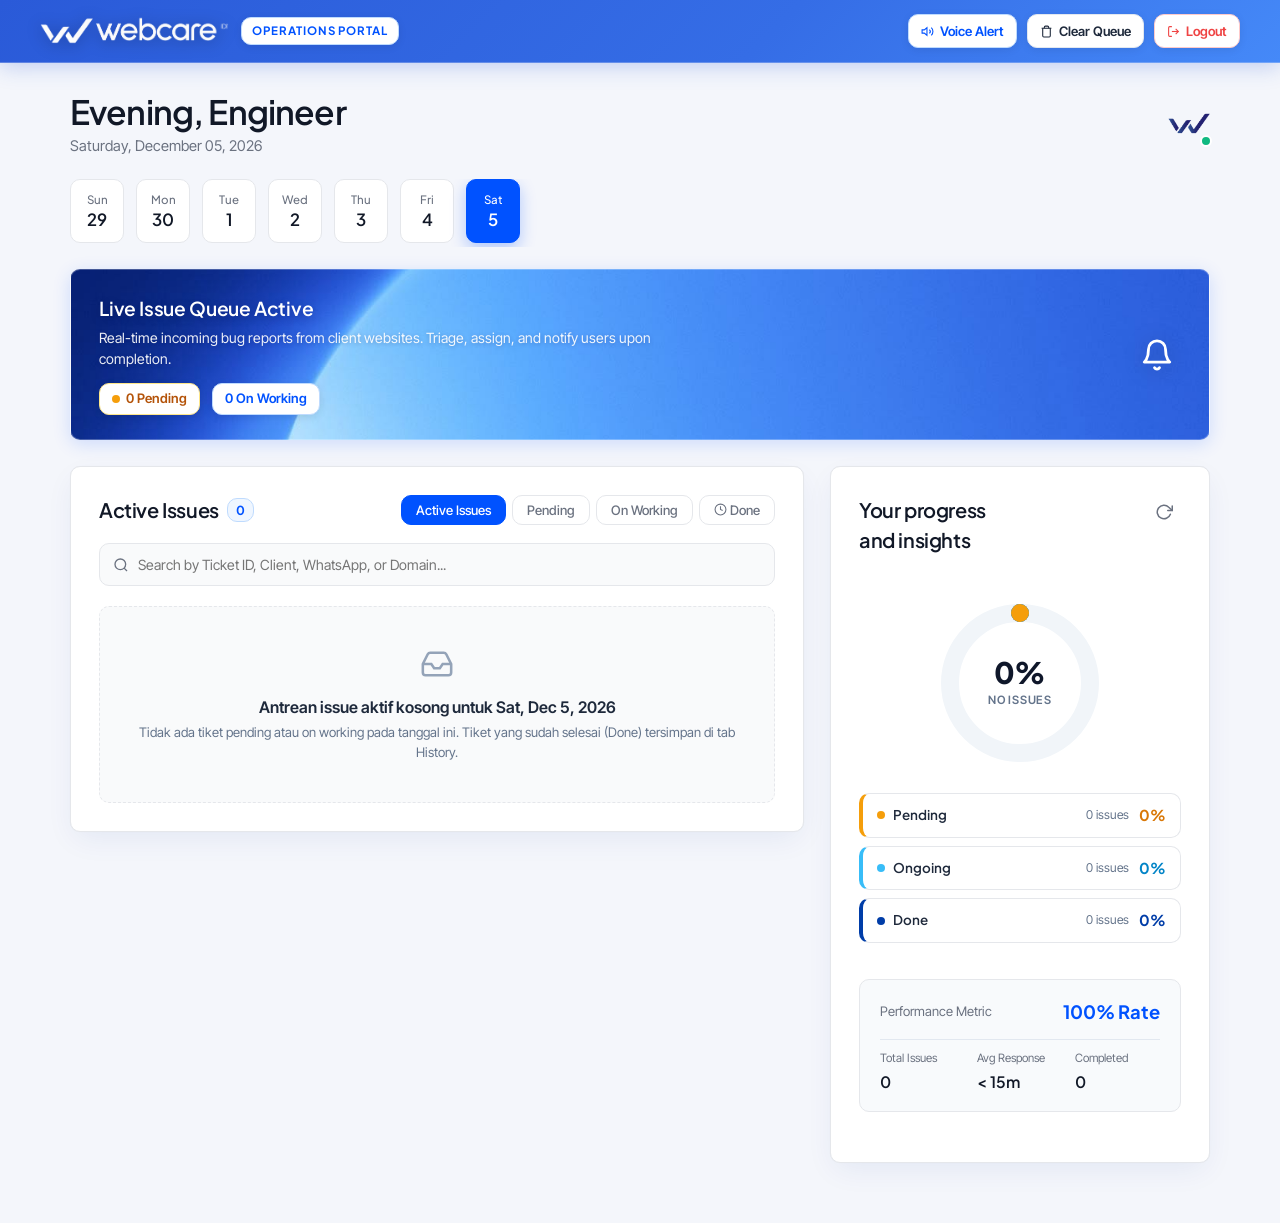
==== admin.html @ 71738341 "Initial commit: WebCare Issue Dispatch and Operations Portal" ====
<!DOCTYPE html>
<html lang="en">

<head>
  <meta charset="UTF-8">
  <meta name="viewport" content="width=device-width, initial-scale=1.0, maximum-scale=5.0">
  <title>Admin Issue Dispatch & Operations — WebCare</title>
  <meta name="description"
    content="WebCare Admin Dashboard to track, triage, and update client issue statuses in real-time.">
  <link rel="preconnect" href="https://fonts.googleapis.com">
  <link rel="preconnect" href="https://fonts.gstatic.com" crossorigin>
  <link
    href="https://fonts.googleapis.com/css2?family=Inter+Tight:ital,wght@0,300;0,400;0,500;0,600;0,700;1,400&family=Plus+Jakarta+Sans:ital,wght@0,300;0,400;0,500;0,600;0,700;0,800;1,400&display=swap"
    rel="stylesheet">
  <link rel="stylesheet" href="admin.css">
</head>

<body>

  <!-- TOP APP BAR -->
  <header class="admin-topbar">
    <div class="topbar-inner">
      <div class="brand-left">
        <a href="index.html" class="brand-link" title="Back to Customer Portal">
          <img src="Asset/c7faccf5-fc56-487e-9e37-dab67f67e0f9.webp" alt="WebCare Logo" class="admin-brand-logo">
        </a>
        <span class="admin-badge-pill">OPERATIONS PORTAL</span>
      </div>

      <div class="topbar-actions">
        <button id="testVoiceBtn" class="reset-data-btn" title="Test Voice Notification">
          <svg viewBox="0 0 24 24" width="13" height="13" fill="none" stroke="currentColor" stroke-width="2">
            <polygon points="11 5 6 9 2 9 2 15 6 15 11 19 11 5"></polygon>
            <path d="M19.07 4.93a10 10 0 0 1 0 14.14M15.54 8.46a5 5 0 0 1 0 7.07"></path>
          </svg>
          Voice Alert
        </button>
        <button id="clearAllBtn" class="reset-data-btn" title="Clear all issues in queue">
          <svg viewBox="0 0 24 24" width="13" height="13" fill="none" stroke="currentColor" stroke-width="2">
            <polyline points="3 6 5 6 21 6"></polyline>
            <path d="M19 6v14a2 2 0 0 1-2 2H7a2 2 0 0 1-2-2V6m3 0V4a2 2 0 0 1 2-2h4a2 2 0 0 1 2 2v2"></path>
          </svg>
          Clear Queue
        </button>
        <button id="adminLogoutBtn" class="reset-data-btn" style="color: #ef4444;" title="Logout from Admin Portal">
          <svg viewBox="0 0 24 24" width="13" height="13" fill="none" stroke="currentColor" stroke-width="2">
            <path d="M9 21H5a2 2 0 0 1-2-2V5a2 2 0 0 1 2-2h4"></path>
            <polyline points="16 17 21 12 16 7"></polyline>
            <line x1="21" y1="12" x2="9" y2="12"></line>
          </svg>
          Logout
        </button>
      </div>
    </div>
  </header>

  <!-- MAIN DASHBOARD CONTENT -->
  <main class="admin-main-wrapper">
    <div class="admin-container">

      <!-- GREETING & DATE HEADER -->
      <section class="dashboard-greeting-bar">
        <div class="greeting-text-group">
          <h1 class="greeting-title" id="greetingUser">Morning, Engineer</h1>
          <p class="greeting-date" id="currentDateDisplay">Tuesday, 06 October 2026</p>
        </div>

        <div class="admin-profile-group">
          <div class="admin-avatar-box">
            <img src="Asset/44cf33f7-7fa1-4813-8788-08f5a16b0bd5.webp" alt="Admin Avatar" class="admin-avatar-img">
            <span class="online-indicator-dot" title="Online & Active"></span>
          </div>
        </div>
      </section>

      <!-- WEEKDAY FILTER STRIP -->
      <section class="calendar-strip-section">
        <div class="calendar-strip" id="calendarStrip">
          <button class="calendar-day-item" data-day="Mon">
            <span class="day-name">Mon</span>
            <span class="day-number">5</span>
          </button>
          <button class="calendar-day-item active" data-day="Tue">
            <span class="day-name">Tue</span>
            <span class="day-number">6</span>
          </button>
          <button class="calendar-day-item" data-day="Wed">
            <span class="day-name">Wed</span>
            <span class="day-number">7</span>
          </button>
          <button class="calendar-day-item" data-day="Thu">
            <span class="day-name">Thu</span>
            <span class="day-number">8</span>
          </button>
          <button class="calendar-day-item" data-day="Fri">
            <span class="day-name">Fri</span>
            <span class="day-number">9</span>
          </button>
          <button class="calendar-day-item" data-day="Sat">
            <span class="day-name">Sat</span>
            <span class="day-number">10</span>
          </button>
          <button class="calendar-day-item" data-day="Sun">
            <span class="day-name">Sun</span>
            <span class="day-number">11</span>
          </button>
        </div>
      </section>

      <!-- HIGHLIGHT / REMINDER BANNER -->
      <section class="queue-reminder-banner">
        <div class="reminder-content">
          <div class="reminder-text">
            <h3 class="reminder-heading">Live Issue Queue Active</h3>
            <p class="reminder-desc">Real-time incoming bug reports from client websites. Triage, assign, and notify
              users upon completion.</p>
            <div class="reminder-actions">
              <span class="live-pulse-badge">
                <span class="pulse-dot"></span> <span id="pendingCountBadge">0 Pending</span>
              </span>
              <span class="working-pulse-badge">
                <span id="workingCountBadge">0 On Working</span>
              </span>
            </div>
          </div>
          <div class="reminder-art">
            <div class="bell-glow-icon">
              <svg viewBox="0 0 24 24" width="34" height="34" fill="none" stroke="#ffffff" stroke-width="2"
                stroke-linecap="round" stroke-linejoin="round">
                <path d="M18 8A6 6 0 0 0 6 8c0 7-3 9-3 9h18s-3-2-3-9"></path>
                <path d="M13.73 21a2 2 0 0 1-3.46 0"></path>
              </svg>
            </div>
          </div>
        </div>
      </section>

      <!-- DUAL-PANEL / RESPONSIVE GRID -->
      <div class="dashboard-grid-layout">

        <!-- LEFT PANEL: INCOMING ISSUES FEED -->
        <section class="feed-panel-card">

          <!-- Feed Header & Status Filter Pills -->
          <div class="feed-header-row">
            <div class="feed-title-group">
              <h2 class="section-title" id="feedSectionTitle">Active Issues</h2>
              <span class="badge-total-count" id="totalFilteredCount">0</span>
            </div>

            <!-- Status Filter Tabs (Active Queue, Pending, On Working, History) -->
            <div class="status-filter-pills" id="statusFilterPills">
              <button class="filter-pill active" data-filter="active">Active Issues</button>
              <button class="filter-pill pill-pending" data-filter="pending">Pending</button>
              <button class="filter-pill pill-working" data-filter="working">On Working</button>
              <button class="filter-pill pill-done" data-filter="done">
                <svg viewBox="0 0 24 24" width="13" height="13" fill="none" stroke="currentColor" stroke-width="2"
                  style="vertical-align: -1px; margin-right: 3px;">
                  <circle cx="12" cy="12" r="10"></circle>
                  <polyline points="12 6 12 12 16 14"></polyline>
                </svg>Done
              </button>
            </div>
          </div>

          <!-- Quick Search & Sort Bar -->
          <div class="feed-search-bar">
            <svg class="search-icon" viewBox="0 0 24 24" width="16" height="16" fill="none" stroke="#6b7280"
              stroke-width="2">
              <circle cx="11" cy="11" r="8"></circle>
              <line x1="21" y1="21" x2="16.65" y2="16.65"></line>
            </svg>
            <input type="text" id="issueSearchInput" placeholder="Search by Ticket ID, Client, WhatsApp, or Domain..."
              class="search-input">
          </div>

          <!-- Dynamic Issues List -->
          <div class="issues-list-container" id="issuesListContainer">
            <!-- Injected by JavaScript -->
          </div>

        </section>

        <!-- RIGHT PANEL: PROGRESS & INSIGHTS -->
        <section class="insights-panel-card">
          <div class="insights-header-row">
            <h2 class="section-title">Your progress<br>and insights</h2>
            <button class="insights-close-btn" id="refreshInsightsBtn" title="Refresh Insights">
              <svg viewBox="0 0 24 24" width="18" height="18" fill="none" stroke="currentColor" stroke-width="2"
                stroke-linecap="round" stroke-linejoin="round">
                <polyline points="23 4 23 10 17 10"></polyline>
                <path d="M20.49 15a9 9 0 1 1-2.12-9.36L23 10"></path>
              </svg>
            </button>
          </div>

          <!-- CIRCULAR BREAKDOWN PROGRESS CHART (Pending, Ongoing, Done) -->
          <div class="circular-progress-section">

            <div class="circular-chart-wrapper">
              <svg class="donut-svg-chart" viewBox="0 0 180 180" width="180" height="180">
                <!-- Background Circle Track -->
                <circle class="donut-bg-track" cx="90" cy="90" r="70" stroke-width="18" fill="transparent"></circle>

                <!-- Segments (Done: Green, Ongoing/Working: Blue, Pending: Amber) -->
                <circle class="donut-segment segment-done" id="donutSegmentDone" cx="90" cy="90" r="70"
                  stroke-width="18" fill="transparent" stroke-dasharray="0 440" stroke-dashoffset="0"></circle>
                <circle class="donut-segment segment-working" id="donutSegmentWorking" cx="90" cy="90" r="70"
                  stroke-width="18" fill="transparent" stroke-dasharray="0 440" stroke-dashoffset="0"></circle>
                <circle class="donut-segment segment-pending" id="donutSegmentPending" cx="90" cy="90" r="70"
                  stroke-width="18" fill="transparent" stroke-dasharray="0 440" stroke-dashoffset="0"></circle>
              </svg>

              <!-- Center Highlight Text -->
              <div class="donut-center-info">
                <span class="donut-main-rate" id="donutCenterRate">0%</span>
                <span class="donut-main-label" id="donutCenterLabel">Resolved</span>
              </div>
            </div>

            <!-- Breakdown Percentage Cards / Legend -->
            <div class="circular-breakdown-legend">

              <!-- Pending Item -->
              <div class="breakdown-item item-pending">
                <div class="breakdown-left">
                  <span class="breakdown-dot dot-pending"></span>
                  <span class="breakdown-title">Pending</span>
                </div>
                <div class="breakdown-right">
                  <span class="breakdown-count" id="countPending">0 issues</span>
                  <span class="breakdown-pct" id="pctPending">0%</span>
                </div>
              </div>

              <!-- Ongoing / On Working Item -->
              <div class="breakdown-item item-working">
                <div class="breakdown-left">
                  <span class="breakdown-dot dot-working"></span>
                  <span class="breakdown-title">Ongoing</span>
                </div>
                <div class="breakdown-right">
                  <span class="breakdown-count" id="countWorking">0 issues</span>
                  <span class="breakdown-pct" id="pctWorking">0%</span>
                </div>
              </div>

              <!-- Done / Resolved Item -->
              <div class="breakdown-item item-done">
                <div class="breakdown-left">
                  <span class="breakdown-dot dot-done"></span>
                  <span class="breakdown-title">Done</span>
                </div>
                <div class="breakdown-right">
                  <span class="breakdown-count" id="countDone">0 issues</span>
                  <span class="breakdown-pct" id="pctDone">0%</span>
                </div>
              </div>

            </div>

          </div>

          <!-- METRICS SUMMARY BOX -->
          <div class="metrics-summary-box">
            <div class="metrics-summary-header">
              <span class="summary-label">Performance Metric</span>
              <span class="summary-highlight-points" id="resolutionRateDisplay">100% Rate</span>
            </div>

            <div class="metrics-subgrid">
              <div class="metric-item">
                <span class="metric-sublabel">Total Issues</span>
                <span class="metric-value" id="statTotalTickets">0</span>
              </div>
              <div class="metric-item">
                <span class="metric-sublabel">Avg Response</span>
                <span class="metric-value" id="statAvgTime">&lt; 15m</span>
              </div>
              <div class="metric-item">
                <span class="metric-sublabel">Completed</span>
                <span class="metric-value" id="statCompletedTickets">0</span>
              </div>
            </div>
          </div>



        </section>

      </div>

    </div>
  </main>

  <!-- DETAIL ISSUE MODAL / DRAWER -->
  <div class="admin-modal-backdrop" id="ticketDetailModal">
    <div class="admin-modal-card">
      <div class="modal-card-header">
        <div class="header-id-group">
          <span class="modal-ticket-id" id="modalDetailTicketId">#00001</span>
          <span class="modal-status-badge" id="modalDetailStatusBadge">Pending</span>
        </div>
        <button class="modal-close-btn" id="closeDetailModalBtn">&times;</button>
      </div>

      <div class="modal-card-body">
        <div class="detail-row">
          <span class="detail-label">Client / Reporter:</span>
          <span class="detail-value" id="modalDetailReporter">-</span>
        </div>
        <div class="detail-row">
          <span class="detail-label">Email Address:</span>
          <span class="detail-value" id="modalDetailEmail">-</span>
        </div>
        <div class="detail-row">
          <span class="detail-label">WhatsApp Number:</span>
          <span class="detail-value font-mono" id="modalDetailPhone">-</span>
        </div>
        <div class="detail-row">
          <span class="detail-label">Website Domain:</span>
          <span class="detail-value font-mono" id="modalDetailWebsite">-</span>
        </div>
        <div class="detail-row">
          <span class="detail-label">Reported Time:</span>
          <span class="detail-value" id="modalDetailTime">-</span>
        </div>

        <div class="detail-section">
          <span class="detail-label">Issue Details & Steps to Reproduce:</span>
          <div class="detail-text-box" id="modalDetailDesc">
            -
          </div>
        </div>

        <div class="detail-section" id="modalDetailProofSection">
          <span class="detail-label">Proof / Attachments:</span>
          <div class="detail-proof-box" id="modalDetailProofBox">
            No screenshots or logs attached.
          </div>
        </div>

        <!-- Admin Change Status Controls in Modal -->
        <div class="modal-status-action-row">
          <span class="action-label">Change Status:</span>
          <div class="status-button-group">
            <button class="btn-change-status btn-status-pending" data-status="pending">
              Pending
            </button>
            <button class="btn-change-status btn-status-working" data-status="working">
              On Working
            </button>
            <button class="btn-change-status btn-status-done" data-status="done">
              Done
            </button>
          </div>
        </div>

        <!-- REMIND / NOTIFY CLIENT BUTTONS (Active on Done or whenever contact is available) -->
        <div class="modal-remind-section" id="modalRemindSection">
          <span class="action-label">Notify / Remind Client:</span>
          <div class="remind-buttons-grid">
            <a href="#" id="remindWhatsAppBtn" target="_blank" class="btn-remind-wa"
              title="Send WhatsApp Resolution Notification">
              <svg viewBox="0 0 24 24" width="16" height="16" fill="currentColor">
                <path
                  d="M.057 24l1.687-6.163c-1.041-1.804-1.588-3.849-1.587-5.946.003-6.556 5.338-11.891 11.893-11.891 3.181.001 6.167 1.24 8.413 3.488 2.245 2.248 3.481 5.236 3.48 8.414-.003 6.557-5.338 11.892-11.893 11.892-1.99-.001-3.951-.5-5.688-1.448l-6.305 1.654zm6.597-3.807c1.676.995 3.276 1.591 5.392 1.592 5.448 0 9.886-4.434 9.889-9.885.002-5.462-4.415-9.89-9.881-9.892-5.452 0-9.887 4.434-9.889 9.884-.001 2.225.651 3.891 1.746 5.634l-.999 3.648 3.742-.981zm11.387-5.464c-.074-.124-.272-.198-.57-.347-.297-.149-1.758-.868-2.031-.967-.272-.099-.47-.149-.669.149-.198.297-.768.967-.941 1.165-.173.198-.347.223-.644.074-.297-.149-1.255-.462-2.39-1.475-.883-.788-1.48-1.761-1.653-2.059-.173-.297-.018-.458.13-.606.134-.133.297-.347.446-.521.151-.172.2-.296.3-.495.099-.198.05-.372-.025-.521-.075-.148-.669-1.611-.916-2.206-.242-.579-.487-.501-.669-.51l-.57-.01c-.198 0-.52.074-.792.372s-1.04 1.016-1.04 2.479 1.065 2.876 1.213 3.074c.149.198 2.095 3.2 5.076 4.487.709.306 1.263.489 1.694.626.712.226 1.36.194 1.872.118.571-.085 1.758-.719 2.006-1.413.248-.695.248-1.29.173-1.414z" />
              </svg>
              <span>Remind via WhatsApp</span>
            </a>

            <a href="#" id="remindEmailBtn" class="btn-remind-email" title="Send Email Resolution Notification">
              <svg viewBox="0 0 24 24" width="16" height="16" fill="none" stroke="currentColor" stroke-width="2">
                <path d="M4 4h16c1.1 0 2 .9 2 2v12c0 1.1-.9 2-2 2H4c-1.1 0-2-.9-2-2V6c0-1.1.9-2 2-2z"></path>
                <polyline points="22,6 12,13 2,6"></polyline>
              </svg>
              <span>Remind via Email</span>
            </a>
          </div>
        </div>

      </div>

      <div class="modal-card-footer">
        <button class="btn-delete-ticket" id="deleteTicketBtn">
          <svg viewBox="0 0 24 24" width="14" height="14" fill="none" stroke="currentColor" stroke-width="2">
            <polyline points="3 6 5 6 21 6"></polyline>
            <path d="M19 6v14a2 2 0 0 1-2 2H7a2 2 0 0 1-2-2V6m3 0V4a2 2 0 0 1 2-2h4a2 2 0 0 1 2 2v2"></path>
          </svg>
          Delete Ticket
        </button>
        <button class="btn-modal-close" id="modalConfirmDoneBtn">Close Details</button>
      </div>
    </div>
  </div>

  <!-- TOAST NOTIFICATION -->
  <div class="admin-toast" id="adminToast">Status updated successfully!</div>

  <!-- IMAGE LIGHTBOX / FULLSCREEN PREVIEW MODAL -->
  <div class="lightbox-backdrop" id="imageLightboxModal">
    <div class="lightbox-dialog">
      <div class="lightbox-header">
        <div class="lightbox-title-group">
          <svg viewBox="0 0 24 24" width="16" height="16" fill="none" stroke="#0052ff" stroke-width="2">
            <rect x="3" y="3" width="18" height="18" rx="2" ry="2"></rect>
            <circle cx="8.5" cy="8.5" r="1.5"></circle>
            <polyline points="21 15 16 10 5 21"></polyline>
          </svg>
          <span id="lightboxImageTitle">Screenshot Attachment Preview</span>
        </div>
        <div class="lightbox-actions">
          <a href="#" id="lightboxDownloadBtn" download="attachment" class="lightbox-btn" title="Download Image">
            <svg viewBox="0 0 24 24" width="15" height="15" fill="none" stroke="currentColor" stroke-width="2">
              <path d="M21 15v4a2 2 0 0 1-2 2H5a2 2 0 0 1-2-2v-4"></path>
              <polyline points="7 10 12 15 17 10"></polyline>
              <line x1="12" y1="15" x2="12" y2="3"></line>
            </svg>
          </a>
          <button class="lightbox-btn lightbox-close" id="closeLightboxBtn" title="Close Preview">&times;</button>
        </div>
      </div>
      <div class="lightbox-body">
        <img src="" id="lightboxImageEl" alt="Full Screenshot Preview">
      </div>
    </div>
  </div>

  <script src="admin.js"></script>
</body>

</html>
---- admin.css ----
/* ==========================================================================
   WEBCARE ADMIN OPERATIONS DASHBOARD - MODERN APP CARD INTERFACE
   ========================================================================== */

:root {
  /* WebCare Brand Colors */
  --blue-primary: #0052ff;
  --blue-primary-hover: #0043dc;
  --blue-dark: #001f66;
  --blue-deep: #00123d;
  --blue-soft-bg: #eff6ff;
  --blue-border: #bfdbfe;

  /* Status Colors */
  --status-pending-bg: #fffbeb;
  --status-pending-text: #b45309;
  --status-pending-border: #fde68a;
  --status-pending-bar: #f59e0b; /* Kuning */

  --status-working-bg: #f0f9ff;
  --status-working-text: #0284c7;
  --status-working-border: #bae6fd;
  --status-working-bar: #38bdf8; /* Biru Muda */

  --status-done-bg: #eff6ff;
  --status-done-text: #002e9e;
  --status-done-border: #93c5fd;
  --status-done-bar: #003da8; /* Biru Tua */

  --status-sla-bar: #6366f1;

  /* Neutrals */
  --canvas-bg: #f4f6fb;
  --card-bg: #ffffff;
  --border-light: #e5e7eb;
  --text-main: #111827;
  --text-muted: #6b7280;
  --text-white: #ffffff;

  /* Typography */
  --font-heading: 'Plus Jakarta Sans', -apple-system, BlinkMacSystemFont, sans-serif;
  --font-ui: 'Inter Tight', 'Inter', -apple-system, BlinkMacSystemFont, sans-serif;

  /* Layout */
  --card-radius: 10px;
  --pill-radius: 10px;
  --card-shadow: 0 10px 30px -5px rgba(0, 46, 158, 0.08), 0 0 1px rgba(0, 0, 0, 0.05);
  --smooth: all 0.22s cubic-bezier(0.16, 1, 0.3, 1);
}

*, *::before, *::after {
  box-sizing: border-box;
  margin: 0;
  padding: 0;
}

html, body {
  width: 100%;
  max-width: 100%;
  overflow-x: hidden;
  position: relative;
}

body {
  font-family: var(--font-ui);
  background-color: var(--canvas-bg);
  color: var(--text-main);
  line-height: 1.5;
  -webkit-font-smoothing: antialiased;
  min-height: 100vh;
}

/* ==========================================================================
   TOP APP BAR (NEW VIBRANT ROYAL BLUE GRADIENT SWATCH)
   ========================================================================== */
.admin-topbar {
  background: linear-gradient(135deg, #2a5ad8 0%, #356de6 60%, #4589f8 100%), url('Asset/admin-header-bg.png') center center / cover no-repeat;
  border-bottom: 1px solid rgba(255, 255, 255, 0.25);
  padding: 14px 24px;
  position: sticky;
  top: 0;
  z-index: 100;
  box-shadow: 0 4px 20px rgba(42, 90, 216, 0.25);
}

.topbar-inner {
  max-width: 1200px;
  margin: 0 auto;
  display: flex;
  align-items: center;
  justify-content: space-between;
}

.brand-left {
  display: flex;
  align-items: center;
  gap: 12px;
}

.brand-link {
  display: flex;
  align-items: center;
  text-decoration: none;
}

.admin-brand-logo {
  height: 30px;
  width: auto;
  filter: drop-shadow(0 2px 8px rgba(0, 0, 0, 0.3));
}

.admin-badge-pill {
  font-family: var(--font-heading);
  font-size: 0.72rem;
  font-weight: 700;
  letter-spacing: 0.08em;
  background: #ffffff;
  color: #0052ff;
  padding: 4px 10px;
  border: 1px solid #bfdbfe;
  border-radius: 10px;
  box-shadow: 0 2px 8px rgba(0, 0, 0, 0.08);
}

.topbar-actions {
  display: flex;
  align-items: center;
  gap: 10px;
}

.reset-data-btn {
  display: inline-flex;
  align-items: center;
  gap: 6px;
  font-family: var(--font-ui);
  font-size: 0.82rem;
  font-weight: 600;
  color: #1e293b;
  background: #ffffff;
  border: 1px solid #e2e8f0;
  border-radius: 10px;
  padding: 8px 12px;
  cursor: pointer;
  transition: var(--smooth);
  box-shadow: 0 2px 8px rgba(0, 0, 0, 0.08);
}

.reset-data-btn:hover {
  color: #0052ff;
  border-color: #93c5fd;
  background: #f8fafc;
  box-shadow: 0 4px 12px rgba(0, 0, 0, 0.12);
}

.reset-data-btn#testVoiceBtn {
  color: #0052ff;
  border-color: #bfdbfe;
}

.reset-data-btn#testVoiceBtn:hover {
  background: #eff6ff;
  border-color: #0052ff;
}

.reset-data-btn#clearAllBtn:hover {
  color: #ef4444;
  border-color: #fca5a5;
  background: #fff5f5;
}

.reset-data-btn#adminLogoutBtn {
  color: #ef4444;
  border-color: #fecaca;
  background: #ffffff;
}

.reset-data-btn#adminLogoutBtn:hover {
  color: #dc2626;
  background: #fff5f5;
  border-color: #ef4444;
  box-shadow: 0 4px 12px rgba(239, 68, 68, 0.15);
}

/* ==========================================================================
   MAIN DASHBOARD LAYOUT
   ========================================================================== */
.admin-main-wrapper {
  padding: 28px 20px 60px 20px;
}

.admin-container {
  max-width: 1140px;
  margin: 0 auto;
}

/* Greeting Header */
.dashboard-greeting-bar {
  display: flex;
  align-items: center;
  justify-content: space-between;
  margin-bottom: 22px;
}

.greeting-title {
  font-family: var(--font-heading);
  font-size: clamp(1.6rem, 3.5vw, 2.1rem);
  font-weight: 600;
  color: var(--text-main);
  letter-spacing: -0.025em;
  line-height: 1.2;
}

.greeting-date {
  font-family: var(--font-ui);
  font-size: 0.92rem;
  color: var(--text-muted);
  font-weight: 400;
  margin-top: 4px;
}

.admin-profile-group {
  position: relative;
}

.admin-avatar-box {
  position: relative;
  width: 42px;
  height: 42px;
  background: transparent;
  border: none;
  display: flex;
  align-items: center;
  justify-content: center;
  padding: 0;
  box-shadow: none;
}

.admin-avatar-img {
  width: 100%;
  height: 100%;
  object-fit: contain;
}

.online-indicator-dot {
  position: absolute;
  bottom: -2px;
  right: -2px;
  width: 12px;
  height: 12px;
  background-color: #10b981;
  border: 2px solid #ffffff;
  border-radius: 50%;
}

/* ==========================================================================
   CALENDAR STRIP (From Reference Design)
   ========================================================================== */
.calendar-strip-section {
  margin-bottom: 22px;
  overflow-x: auto;
  padding-bottom: 4px;
}

.calendar-strip {
  display: flex;
  align-items: center;
  gap: 12px;
  min-width: max-content;
}

.calendar-day-item {
  display: flex;
  flex-direction: column;
  align-items: center;
  justify-content: center;
  width: 54px;
  height: 64px;
  background: #ffffff;
  border: 1px solid var(--border-light);
  border-radius: 10px;
  cursor: pointer;
  transition: var(--smooth);
  font-family: var(--font-heading);
}

.calendar-day-item .day-name {
  font-size: 0.72rem;
  color: var(--text-muted);
  font-weight: 500;
}

.calendar-day-item .day-number {
  font-size: 1.05rem;
  font-weight: 600;
  color: var(--text-main);
  margin-top: 2px;
}

.calendar-day-item:hover {
  border-color: #93c5fd;
  background: #f8fafc;
}

.calendar-day-item.active {
  background: #0052ff;
  border-color: #0052ff;
  color: #ffffff;
  box-shadow: 0 6px 16px rgba(0, 82, 255, 0.28);
}

.calendar-day-item.active .day-name,
.calendar-day-item.active .day-number {
  color: #ffffff;
}

/* ==========================================================================
   HIGHLIGHT / REMINDER BANNER (WITH ROTATED WALLPAPER BACKGROUND)
   ========================================================================== */
.queue-reminder-banner {
  background: url('Asset/header-bg-rotated.jpg') center center / cover no-repeat;
  border: 1px solid rgba(255, 255, 255, 0.25);
  border-radius: 10px;
  padding: 24px 28px;
  margin-bottom: 26px;
  position: relative;
  overflow: hidden;
  box-shadow: 0 4px 18px rgba(0, 82, 255, 0.16);
}

.reminder-content {
  display: flex;
  align-items: center;
  justify-content: space-between;
  gap: 20px;
  position: relative;
  z-index: 2;
}

.reminder-heading {
  font-family: var(--font-heading);
  font-size: 1.2rem;
  font-weight: 600;
  color: #ffffff;
  letter-spacing: -0.01em;
  margin-bottom: 4px;
  text-shadow: 0 2px 8px rgba(0, 20, 80, 0.35);
}

.reminder-desc {
  font-family: var(--font-ui);
  font-size: 0.88rem;
  color: rgba(255, 255, 255, 0.92);
  font-weight: 400;
  max-width: 600px;
  margin-bottom: 14px;
  text-shadow: 0 1px 4px rgba(0, 20, 80, 0.25);
}

.reminder-actions {
  display: flex;
  align-items: center;
  gap: 12px;
}

.live-pulse-badge {
  display: inline-flex;
  align-items: center;
  gap: 6px;
  background: #ffffff;
  color: #b45309;
  border: 1px solid #fde68a;
  border-radius: 10px;
  padding: 5px 12px;
  font-size: 0.82rem;
  font-weight: 600;
  box-shadow: 0 2px 8px rgba(0, 0, 0, 0.1);
}

.pulse-dot {
  width: 8px;
  height: 8px;
  background-color: #f59e0b;
  border-radius: 50%;
  animation: pulseAnim 1.6s infinite ease-in-out;
}

@keyframes pulseAnim {
  0% { transform: scale(0.9); opacity: 1; }
  50% { transform: scale(1.4); opacity: 0.4; }
  100% { transform: scale(0.9); opacity: 1; }
}

.working-pulse-badge {
  display: inline-flex;
  align-items: center;
  background: #ffffff;
  color: #0052ff;
  border: 1px solid #bfdbfe;
  border-radius: 10px;
  padding: 5px 12px;
  font-size: 0.82rem;
  font-weight: 600;
  box-shadow: 0 2px 8px rgba(0, 0, 0, 0.1);
}

.bell-glow-icon {
  width: 48px;
  height: 48px;
  background: transparent;
  border: none;
  display: flex;
  align-items: center;
  justify-content: center;
  box-shadow: none;
  filter: drop-shadow(0 2px 10px rgba(0, 0, 0, 0.25));
}

/* ==========================================================================
   DUAL-PANEL DASHBOARD GRID
   ========================================================================== */
.dashboard-grid-layout {
  display: grid;
  grid-template-columns: 1fr 380px;
  gap: 26px;
  align-items: start;
}

/* Common Card Style */
.feed-panel-card,
.insights-panel-card {
  background: var(--card-bg);
  border: 1px solid var(--border-light);
  border-radius: 10px;
  box-shadow: var(--card-shadow);
  padding: 28px;
}

.section-title {
  font-family: var(--font-heading);
  font-size: 1.25rem;
  font-weight: 600;
  color: var(--text-main);
  letter-spacing: -0.02em;
}

/* Feed Header */
.feed-header-row {
  display: flex;
  align-items: center;
  justify-content: space-between;
  flex-wrap: wrap;
  gap: 14px;
  margin-bottom: 18px;
}

.feed-title-group {
  display: flex;
  align-items: center;
  gap: 8px;
}

.badge-total-count {
  font-family: var(--font-heading);
  font-size: 0.78rem;
  font-weight: 700;
  background: #eff6ff;
  color: #0052ff;
  padding: 2px 8px;
  border: 1px solid #bfdbfe;
  border-radius: 10px;
}

/* Filter Pills */
.status-filter-pills {
  display: flex;
  align-items: center;
  gap: 6px;
}

.filter-pill {
  font-family: var(--font-ui);
  font-size: 0.82rem;
  font-weight: 500;
  padding: 6px 14px;
  border: 1px solid var(--border-light);
  border-radius: 10px;
  background: #ffffff;
  color: var(--text-muted);
  cursor: pointer;
  transition: var(--smooth);
}

.filter-pill:hover {
  border-color: #93c5fd;
  color: #0052ff;
}

.filter-pill.active {
  background: #0052ff;
  border-color: #0052ff;
  color: #ffffff;
}

.filter-pill.pill-pending.active {
  background: #f59e0b;
  border-color: #f59e0b;
  color: #ffffff;
}

.filter-pill.pill-working.active {
  background: #38bdf8;
  border-color: #38bdf8;
  color: #ffffff;
}

.filter-pill.pill-done.active,
.filter-pill.pill-history.active {
  background: #003da8;
  border-color: #003da8;
  color: #ffffff;
}

/* Search Bar */
.feed-search-bar {
  position: relative;
  margin-bottom: 20px;
}

.feed-search-bar .search-icon {
  position: absolute;
  left: 14px;
  top: 50%;
  transform: translateY(-50%);
  pointer-events: none;
}

.search-input {
  width: 100%;
  padding: 12px 14px 12px 38px;
  font-family: var(--font-ui);
  font-size: 0.88rem;
  background: #f9fafb;
  border: 1px solid var(--border-light);
  border-radius: 10px;
  outline: none;
  transition: var(--smooth);
}

.search-input:focus {
  background: #ffffff;
  border-color: #0052ff;
  box-shadow: 0 0 0 2px rgba(0, 82, 255, 0.12);
}

/* ==========================================================================
   ISSUES LIST ITEMS (From Reference Design "Daily Routine" List)
   ========================================================================== */
.issues-list-container {
  display: flex;
  flex-direction: column;
  gap: 12px;
}

.issue-item-card {
  display: flex;
  align-items: center;
  justify-content: space-between;
  padding: 16px 18px;
  background: #ffffff;
  border: 1px solid var(--border-light);
  border-radius: 10px;
  transition: var(--smooth);
  position: relative;
  gap: 14px;
}

.issue-item-card:hover {
  border-color: #93c5fd;
  box-shadow: 0 4px 16px rgba(0, 82, 255, 0.08);
}

/* Left Group */
.issue-left-group {
  display: flex;
  align-items: center;
  gap: 14px;
  flex: 1;
  min-width: 0;
}

/* Status Indicator Dot/Circle */
.issue-status-indicator {
  width: 22px;
  height: 22px;
  min-width: 22px;
  border-radius: 50%;
  display: flex;
  align-items: center;
  justify-content: center;
  font-size: 0.72rem;
}

.status-pending .issue-status-indicator {
  background: #fffbeb;
  border: 1.5px solid #f59e0b;
  color: #b45309;
}

.status-working .issue-status-indicator {
  background: #f0f9ff;
  border: 1.5px solid #38bdf8;
  color: #0284c7;
}

.working-spinner-dot {
  width: 7px;
  height: 7px;
  border-radius: 50%;
  background: #38bdf8;
}

.pending-hollow-dot {
  width: 7px;
  height: 7px;
  border-radius: 50%;
  border: 1.5px solid #f59e0b;
}

.status-done .issue-status-indicator {
  background: #eff6ff;
  border: 1.5px solid #003da8;
  color: #003da8;
}

/* Category Icon Box */
.issue-cat-box {
  width: 36px;
  height: 36px;
  min-width: 36px;
  background: transparent;
  border: none;
  display: flex;
  align-items: center;
  justify-content: center;
  font-size: 1.1rem;
}

/* Issue Content */
.issue-content {
  flex: 1;
  min-width: 0;
  cursor: pointer;
}

.issue-title-line {
  display: flex;
  align-items: center;
  gap: 8px;
  margin-bottom: 3px;
  width: 100%;
  min-width: 0;
  white-space: nowrap;
  overflow: hidden;
  text-overflow: ellipsis;
}

.ticket-code {
  font-family: var(--font-heading);
  font-size: 0.82rem;
  font-weight: 700;
  color: #0052ff;
  flex-shrink: 0;
}

.reporter-name {
  font-family: var(--font-ui);
  font-size: 0.9rem;
  font-weight: 600;
  color: var(--text-main);
  white-space: nowrap;
  overflow: hidden;
  text-overflow: ellipsis;
  min-width: 0;
  flex: 1;
}

.history-tag-pill {
  font-family: var(--font-heading);
  font-size: 0.65rem;
  font-weight: 700;
  letter-spacing: 0.05em;
  background: #eff6ff;
  color: #003da8;
  border: 1px solid #93c5fd;
  padding: 1px 6px;
  flex-shrink: 0;
  border-radius: 10px;
}

.issue-subline {
  display: flex;
  align-items: center;
  gap: 8px;
  font-family: var(--font-ui);
  font-size: 0.78rem;
  color: var(--text-muted);
  width: 100%;
  min-width: 0;
  white-space: nowrap;
  overflow: hidden;
  text-overflow: ellipsis;
}

.subline-item {
  white-space: nowrap;
  overflow: hidden;
  text-overflow: ellipsis;
  flex-shrink: 0;
}

.subline-wa {
  color: #059669;
  font-weight: 500;
  max-width: 130px;
}

.website-url {
  color: #4b5563;
  font-weight: 400;
}

.time-ago {
  display: inline-flex;
  align-items: center;
  gap: 4px;
  color: #9ca3af;
  font-size: 0.74rem;
}

/* Right Status Action Buttons */
.issue-actions-group {
  display: flex;
  align-items: center;
  gap: 6px;
  flex-shrink: 0;
}

.status-toggle-btn {
  font-family: var(--font-ui);
  font-size: 0.76rem;
  font-weight: 600;
  padding: 6px 10px;
  border: 1px solid var(--border-light);
  border-radius: 10px;
  background: #ffffff;
  color: var(--text-muted);
  cursor: pointer;
  transition: var(--smooth);
}

.status-toggle-btn:hover {
  border-color: #93c5fd;
}

/* Active status styling on card button */
.status-toggle-btn.btn-pending.active {
  background: #fffbeb;
  border-color: #fde68a;
  color: #b45309;
}

.status-toggle-btn.btn-working.active {
  background: #f0f9ff;
  border-color: #bae6fd;
  color: #0284c7;
}

.status-toggle-btn.btn-done.active {
  background: #eff6ff;
  border-color: #93c5fd;
  color: #003da8;
}

/* Detail icon button */
.view-detail-btn {
  background: transparent;
  border: 1px solid var(--border-light);
  border-radius: 10px;
  color: var(--text-muted);
  width: 32px;
  height: 32px;
  display: flex;
  align-items: center;
  justify-content: center;
  cursor: pointer;
  transition: var(--smooth);
}

.view-detail-btn:hover {
  background: #eff6ff;
  color: #0052ff;
  border-color: #bfdbfe;
}

/* Empty State */
.empty-issues-box {
  padding: 40px 20px;
  text-align: center;
  color: var(--text-muted);
  background: #f9fafb;
  border: 1px dashed var(--border-light);
  border-radius: 10px;
}

/* ==========================================================================
   RIGHT PANEL: PROGRESS & INSIGHTS (From Reference Design)
   ========================================================================== */
.insights-header-row {
  display: flex;
  align-items: flex-start;
  justify-content: space-between;
  margin-bottom: 28px;
}

.insights-close-btn {
  background: transparent;
  border: none;
  width: 34px;
  height: 34px;
  display: flex;
  align-items: center;
  justify-content: center;
  cursor: pointer;
  color: var(--text-muted);
  transition: var(--smooth);
}

.insights-close-btn:hover {
  background: #eff6ff;
  color: #0052ff;
}

/* ==========================================================================
   CIRCULAR DONUT PROGRESS CHART & BREAKDOWN LEGEND
   ========================================================================== */
.circular-progress-section {
  display: flex;
  flex-direction: column;
  align-items: center;
  gap: 20px;
  margin-bottom: 26px;
  padding: 10px 0;
}

.circular-chart-wrapper {
  position: relative;
  width: 180px;
  height: 180px;
  display: flex;
  align-items: center;
  justify-content: center;
}

.donut-svg-chart {
  width: 100%;
  height: 100%;
  transform: rotate(-90deg);
  transform-origin: center;
}

.donut-bg-track {
  stroke: #f1f5f9;
}

.donut-segment {
  stroke-linecap: round;
  transition: stroke-dasharray 0.8s cubic-bezier(0.16, 1, 0.3, 1), stroke-dashoffset 0.8s cubic-bezier(0.16, 1, 0.3, 1);
}

.segment-done {
  stroke: #003da8; /* Biru Tua */
}

.segment-working {
  stroke: #38bdf8; /* Biru Muda */
}

.segment-pending {
  stroke: #f59e0b; /* Kuning */
}

.donut-center-info {
  position: absolute;
  top: 50%;
  left: 50%;
  transform: translate(-50%, -50%);
  display: flex;
  flex-direction: column;
  align-items: center;
  justify-content: center;
  text-align: center;
  pointer-events: none;
}

.donut-main-rate {
  font-family: var(--font-heading);
  font-size: 1.85rem;
  font-weight: 800;
  color: #0f172a;
  line-height: 1;
  letter-spacing: -0.03em;
}

.donut-main-label {
  font-family: var(--font-ui);
  font-size: 0.72rem;
  font-weight: 600;
  color: #64748b;
  text-transform: uppercase;
  letter-spacing: 0.06em;
  margin-top: 4px;
}

/* Breakdown Legend Cards */
.circular-breakdown-legend {
  width: 100%;
  display: flex;
  flex-direction: column;
  gap: 8px;
}

.breakdown-item {
  display: flex;
  align-items: center;
  justify-content: space-between;
  padding: 10px 14px;
  background: #ffffff;
  border: 1px solid var(--border-light);
  border-left-width: 4px;
  border-radius: 10px;
  transition: var(--smooth);
}

.breakdown-item:hover {
  transform: translateX(2px);
  box-shadow: 0 2px 8px rgba(0, 0, 0, 0.04);
}

.item-pending {
  border-left-color: #f59e0b;
}

.item-working {
  border-left-color: #38bdf8;
}

.item-done {
  border-left-color: #003da8;
}

.breakdown-left {
  display: flex;
  align-items: center;
  gap: 8px;
}

.breakdown-dot {
  width: 8px;
  height: 8px;
  border-radius: 50%;
}

.dot-pending {
  background: #f59e0b;
}

.dot-working {
  background: #38bdf8;
}

.dot-done {
  background: #003da8;
}

.breakdown-title {
  font-family: var(--font-heading);
  font-size: 0.84rem;
  font-weight: 600;
  color: #1e293b;
}

.breakdown-right {
  display: flex;
  align-items: center;
  gap: 10px;
}

.breakdown-count {
  font-family: var(--font-ui);
  font-size: 0.76rem;
  color: #64748b;
}

.breakdown-pct {
  font-family: var(--font-heading);
  font-size: 0.94rem;
  font-weight: 700;
}

.item-pending .breakdown-pct {
  color: #d97706;
}

.item-working .breakdown-pct {
  color: #0284c7;
}

.item-done .breakdown-pct {
  color: #003da8;
}

/* Metrics Summary Box */
.metrics-summary-box {
  background: #f8fafc;
  border: 1px solid var(--border-light);
  border-radius: 10px;
  padding: 18px 20px;
  margin-bottom: 22px;
}

.metrics-summary-header {
  display: flex;
  align-items: center;
  justify-content: space-between;
  margin-bottom: 14px;
}

.summary-label {
  font-family: var(--font-ui);
  font-size: 0.82rem;
  color: var(--text-muted);
  font-weight: 400;
}

.summary-highlight-points {
  font-family: var(--font-heading);
  font-size: 1.15rem;
  font-weight: 700;
  color: #0052ff;
}

.metrics-subgrid {
  display: grid;
  grid-template-columns: repeat(3, 1fr);
  gap: 12px;
  padding-top: 10px;
  border-top: 1px solid #e2e8f0;
}

.metric-item {
  display: flex;
  flex-direction: column;
}

.metric-sublabel {
  font-size: 0.72rem;
  color: var(--text-muted);
}

.metric-value {
  font-family: var(--font-heading);
  font-size: 0.98rem;
  font-weight: 600;
  color: var(--text-main);
  margin-top: 2px;
}



/* ==========================================================================
   ADMIN DETAIL MODAL
   ========================================================================== */
.admin-modal-backdrop {
  position: fixed;
  top: 0;
  left: 0;
  width: 100vw;
  height: 100vh;
  background: rgba(0, 31, 102, 0.6);
  backdrop-filter: blur(6px);
  -webkit-backdrop-filter: blur(6px);
  display: none;
  align-items: center;
  justify-content: center;
  z-index: 999;
  padding: 20px;
  opacity: 0;
  transition: opacity 0.22s ease;
}

.admin-modal-backdrop.active {
  display: flex;
  opacity: 1;
}

.admin-modal-card {
  background: #ffffff;
  max-width: 580px;
  width: 100%;
  border: 1px solid var(--border-light);
  border-radius: 10px;
  box-shadow: 0 25px 60px rgba(0, 31, 102, 0.3);
  padding: 28px;
}

.modal-card-header {
  display: flex;
  align-items: center;
  justify-content: space-between;
  margin-bottom: 20px;
  padding-bottom: 14px;
  border-bottom: 1px solid var(--border-light);
}

.header-id-group {
  display: flex;
  align-items: center;
  gap: 10px;
}

.modal-ticket-id {
  font-family: var(--font-heading);
  font-size: 1.15rem;
  font-weight: 700;
  color: #0052ff;
}

.modal-status-badge {
  font-size: 0.78rem;
  font-weight: 600;
  padding: 3px 8px;
  border-radius: 10px;
}

.modal-close-btn {
  background: none;
  border: none;
  font-size: 1.5rem;
  color: var(--text-muted);
  cursor: pointer;
  line-height: 1;
}

.modal-card-body {
  display: flex;
  flex-direction: column;
  gap: 12px;
  font-family: var(--font-ui);
}

.detail-row {
  display: flex;
  justify-content: space-between;
  font-size: 0.88rem;
}

.detail-label {
  color: var(--text-muted);
  font-size: 0.82rem;
  font-weight: 500;
}

.detail-value {
  color: var(--text-main);
  font-weight: 500;
}

.detail-value.font-mono {
  color: #0052ff;
  font-weight: 600;
}

.detail-section {
  display: flex;
  flex-direction: column;
  gap: 6px;
  margin-top: 6px;
}

.detail-text-box {
  background: #f8fafc;
  border: 1px solid var(--border-light);
  border-radius: 10px;
  padding: 12px 14px;
  font-size: 0.88rem;
  line-height: 1.5;
  color: #374151;
  max-height: 140px;
  overflow-y: auto;
}

.detail-proof-box {
  background: #eff6ff;
  border: 1px dashed #bfdbfe;
  border-radius: 10px;
  padding: 10px 14px;
  font-size: 0.82rem;
  color: #1e40af;
}

.modal-status-action-row {
  margin-top: 10px;
  padding-top: 14px;
  border-top: 1px solid var(--border-light);
  display: flex;
  flex-direction: column;
  gap: 8px;
}

.action-label {
  font-size: 0.82rem;
  font-weight: 600;
  color: var(--text-main);
}

.status-button-group {
  display: grid;
  grid-template-columns: repeat(3, 1fr);
  gap: 8px;
}

.btn-change-status {
  font-family: var(--font-ui);
  font-size: 0.85rem;
  font-weight: 600;
  padding: 10px;
  border: 1px solid var(--border-light);
  border-radius: 10px;
  background: #ffffff;
  cursor: pointer;
  transition: var(--smooth);
}

.modal-status-badge.status-pending {
  background: #fffbeb;
  color: #b45309;
  border: 1px solid #fde68a;
}

.modal-status-badge.status-working {
  background: #f0f9ff;
  color: #0284c7;
  border: 1px solid #bae6fd;
}

.modal-status-badge.status-done {
  background: #eff6ff;
  color: #003da8;
  border: 1px solid #93c5fd;
}

.btn-status-pending:hover,
.btn-status-pending.active {
  background: #fffbeb;
  border-color: #fde68a;
  color: #b45309;
}

.btn-status-working:hover,
.btn-status-working.active {
  background: #f0f9ff;
  border-color: #bae6fd;
  color: #0284c7;
}

.btn-status-done:hover,
.btn-status-done.active {
  background: #eff6ff;
  border-color: #93c5fd;
  color: #003da8;
}

/* Modal Remind Section (WhatsApp & Email) */
.modal-remind-section {
  margin-top: 14px;
  padding-top: 16px;
  border-top: 1px solid var(--border-light);
  display: flex;
  flex-direction: column;
  gap: 10px;
}

.remind-buttons-grid {
  display: grid;
  grid-template-columns: 1fr 1fr;
  gap: 10px;
}

.btn-remind-wa {
  display: inline-flex;
  align-items: center;
  justify-content: center;
  gap: 8px;
  background: #25d366;
  color: #ffffff;
  padding: 11px 14px;
  font-family: var(--font-heading);
  font-size: 0.85rem;
  font-weight: 600;
  text-decoration: none;
  border: none;
  border-radius: 10px;
  cursor: pointer;
  transition: var(--smooth);
}

.btn-remind-wa:hover {
  background: #1eb855;
  box-shadow: 0 4px 12px rgba(37, 211, 102, 0.3);
}

.btn-remind-email {
  display: inline-flex;
  align-items: center;
  justify-content: center;
  gap: 8px;
  background: #0052ff;
  color: #ffffff;
  padding: 11px 14px;
  font-family: var(--font-heading);
  font-size: 0.85rem;
  font-weight: 600;
  text-decoration: none;
  border: none;
  border-radius: 10px;
  cursor: pointer;
  transition: var(--smooth);
}

.btn-remind-email:hover {
  background: #0043dc;
  box-shadow: 0 4px 12px rgba(0, 82, 255, 0.3);
}

.btn-remind-wa.disabled,
.btn-remind-email.disabled {
  opacity: 0.45;
  pointer-events: none;
  background: #9ca3af;
}

/* Quick Card Notify Button */
.quick-remind-btn {
  display: inline-flex;
  align-items: center;
  justify-content: center;
  width: 32px;
  height: 32px;
  background: #ecfdf5;
  border: 1px solid #a7f3d0;
  border-radius: 10px;
  color: #059669;
  text-decoration: none;
  transition: var(--smooth);
}

.quick-remind-btn:hover {
  background: #25d366;
  color: #ffffff;
  border-color: #25d366;
}

.modal-card-footer {
  display: flex;
  align-items: center;
  justify-content: space-between;
  margin-top: 22px;
  padding-top: 16px;
  border-top: 1px solid var(--border-light);
}

.btn-delete-ticket {
  display: inline-flex;
  align-items: center;
  gap: 6px;
  background: transparent;
  border: none;
  color: #ef4444;
  font-size: 0.82rem;
  cursor: pointer;
  padding: 6px 8px;
}

.btn-delete-ticket:hover {
  text-decoration: underline;
}

.btn-modal-close {
  background: #111827;
  color: #ffffff;
  border: none;
  border-radius: 10px;
  padding: 10px 18px;
  font-size: 0.88rem;
  font-weight: 500;
  cursor: pointer;
  transition: var(--smooth);
}

.btn-modal-close:hover {
  background: #374151;
}

/* Toast notification */
.admin-toast {
  position: fixed;
  bottom: 24px;
  right: 24px;
  background: #111827;
  color: #ffffff;
  padding: 12px 20px;
  font-size: 0.88rem;
  border-radius: 10px;
  box-shadow: 0 10px 30px rgba(0, 0, 0, 0.2);
  z-index: 9999;
  transform: translateY(100px);
  opacity: 0;
  transition: all 0.25s cubic-bezier(0.16, 1, 0.3, 1);
  border-left: 4px solid #0052ff;
}

.admin-toast.show {
  transform: translateY(0);
  opacity: 1;
}

/* ==========================================================================
   RESPONSIVE (TABLETS & MOBILE)
   ========================================================================== */
@media (max-width: 960px) {
  .dashboard-grid-layout {
    grid-template-columns: 1fr;
    gap: 20px;
  }

  .insights-panel-card {
    order: 2;
  }

  .feed-panel-card {
    order: 1;
  }

  .pill-bars-container {
    gap: 8px;
  }

  .pill-bar-track {
    height: 180px;
  }
}

@media (max-width: 640px) {
  .admin-topbar {
    padding: 10px 12px;
    width: 100%;
    max-width: 100%;
    box-sizing: border-box;
  }

  .topbar-inner {
    flex-direction: column;
    align-items: stretch;
    gap: 10px;
    width: 100%;
    max-width: 100%;
  }

  .brand-left {
    justify-content: space-between;
    width: 100%;
    gap: 8px;
  }

  .admin-brand-logo {
    height: 24px;
  }

  .admin-badge-pill {
    font-size: 0.65rem;
    padding: 2px 6px;
  }

  .topbar-actions {
    display: grid;
    grid-template-columns: repeat(3, 1fr);
    gap: 6px;
    width: 100%;
  }

  .reset-data-btn {
    width: 100%;
    justify-content: center;
    font-size: 0.72rem;
    padding: 7px 4px;
    text-align: center;
    box-sizing: border-box;
  }

  .admin-main-wrapper {
    padding: 14px 10px 40px 10px;
    width: 100%;
    max-width: 100%;
    box-sizing: border-box;
    overflow-x: hidden;
  }

  .admin-container {
    width: 100%;
    max-width: 100%;
  }

  .greeting-title {
    font-size: 1.25rem;
  }

  .greeting-date {
    font-size: 0.8rem;
  }

  .queue-reminder-banner {
    padding: 16px 12px;
    width: 100%;
    max-width: 100%;
  }

  .reminder-content {
    flex-direction: column;
    align-items: flex-start;
    gap: 10px;
  }

  .reminder-heading {
    font-size: 1.05rem;
  }

  .reminder-desc {
    font-size: 0.82rem;
    margin-bottom: 8px;
  }

  .reminder-actions {
    flex-wrap: wrap;
    gap: 6px;
  }

  .bell-glow-icon {
    display: none;
  }

  .calendar-strip-section {
    width: 100%;
    max-width: 100%;
    overflow-x: auto;
    -webkit-overflow-scrolling: touch;
  }

  .feed-panel-card,
  .insights-panel-card {
    padding: 14px 10px;
    width: 100%;
    max-width: 100%;
    overflow-x: hidden;
  }

  .feed-header-row {
    flex-direction: column;
    align-items: flex-start;
    gap: 10px;
    width: 100%;
  }

  .status-filter-pills {
    width: 100%;
    max-width: 100%;
    display: flex;
    overflow-x: auto;
    -webkit-overflow-scrolling: touch;
    padding-bottom: 2px;
  }

  .filter-pill {
    font-size: 0.76rem;
    padding: 5px 10px;
    white-space: nowrap;
  }

  .issue-item-card {
    flex-direction: column;
    align-items: stretch;
    padding: 12px 10px;
    gap: 10px;
    width: 100%;
    max-width: 100%;
    overflow-x: hidden;
  }

  .issue-left-group {
    width: 100%;
    min-width: 0;
  }

  .issue-content {
    width: 100%;
    min-width: 0;
  }

  .issue-title-line {
    width: 100%;
    min-width: 0;
    white-space: nowrap;
    overflow: hidden;
    text-overflow: ellipsis;
  }

  .issue-subline {
    width: 100%;
    min-width: 0;
    white-space: nowrap;
    overflow: hidden;
    text-overflow: ellipsis;
    gap: 6px;
    font-size: 0.74rem;
  }

  .website-url-link {
    max-width: 95px;
  }

  .url-text-clipped {
    max-width: 80px;
  }

  .subline-wa {
    max-width: 110px;
  }

  .issue-actions-group {
    width: 100%;
    display: flex;
    align-items: center;
    justify-content: space-between;
    gap: 4px;
    padding-top: 8px;
    border-top: 1px solid #f1f5f9;
  }

  .status-toggle-btn {
    flex: 1;
    min-width: 0;
    text-align: center;
    padding: 6px 2px;
    font-size: 0.72rem;
  }

  .quick-remind-btn,
  .view-detail-btn {
    flex-shrink: 0;
    width: 30px;
    height: 30px;
    min-width: 30px;
  }

  .metrics-subgrid {
    grid-template-columns: 1fr 1fr 1fr;
    gap: 6px;
  }

  .metric-sublabel {
    font-size: 0.68rem;
  }

  .metric-value {
    font-size: 0.85rem;
  }

  .admin-modal-card {
    padding: 18px 14px;
    max-height: 90vh;
    overflow-y: auto;
    width: 100%;
  }

  .remind-buttons-grid {
    grid-template-columns: 1fr;
  }

  .status-button-group {
    grid-template-columns: 1fr;
  }
}

/* ==========================================================================
   CLICKABLE WEBSITE LINKS & PROOF GALLERY STYLING
   ========================================================================== */
.website-url-link {
  color: #0052ff;
  font-weight: 500;
  text-decoration: none;
  display: inline-flex;
  align-items: center;
  gap: 3px;
  max-width: 170px;
  vertical-align: middle;
  transition: var(--smooth);
}

.website-url-link:hover {
  color: #0036a8;
  text-decoration: underline;
}

.url-text-clipped {
  white-space: nowrap;
  overflow: hidden;
  text-overflow: ellipsis;
  display: inline-block;
  max-width: 145px;
}

.clickable-website-domain-link {
  color: #0052ff;
  font-weight: 600;
  text-decoration: none;
  display: inline-flex;
  align-items: center;
  gap: 6px;
  background: #eff6ff;
  border: 1px solid #bfdbfe;
  border-radius: 10px;
  padding: 4px 10px;
  max-width: 280px;
  transition: var(--smooth);
}

.clickable-website-domain-link .url-text-clipped {
  max-width: 240px;
}

.clickable-website-domain-link:hover {
  background: #dbeafe;
  color: #003db8;
  border-color: #93c5fd;
}

.proof-count-badge {
  display: inline-flex;
  align-items: center;
  gap: 4px;
  background: #eff6ff;
  color: #0052ff;
  font-size: 0.72rem;
  font-weight: 600;
  padding: 2px 6px;
  border: 1px solid #bfdbfe;
  border-radius: 10px;
}

/* Proof Gallery in Modal */
.detail-proof-box {
  background: #f8fafc;
  border: 1px solid var(--border-light);
  border-radius: 10px;
  padding: 12px;
}

.proof-attachments-gallery {
  display: grid;
  grid-template-columns: repeat(auto-fill, minmax(130px, 1fr));
  gap: 10px;
}

.proof-thumb-card {
  background: #ffffff;
  border: 1px solid #e2e8f0;
  border-radius: 10px;
  cursor: pointer;
  overflow: hidden;
  transition: var(--smooth);
  display: flex;
  flex-direction: column;
}

.proof-thumb-card:hover {
  border-color: #0052ff;
  box-shadow: 0 4px 12px rgba(0, 82, 255, 0.15);
  transform: translateY(-2px);
}

.proof-thumb-img-box {
  position: relative;
  width: 100%;
  height: 90px;
  background: #0f172a;
  overflow: hidden;
}

.proof-thumb-img-box img {
  width: 100%;
  height: 100%;
  object-fit: cover;
  transition: transform 0.3s ease;
}

.proof-thumb-card:hover .proof-thumb-img-box img {
  transform: scale(1.05);
}

.proof-zoom-overlay {
  position: absolute;
  top: 0;
  left: 0;
  width: 100%;
  height: 100%;
  background: rgba(0, 52, 170, 0.65);
  color: #ffffff;
  display: flex;
  flex-direction: column;
  align-items: center;
  justify-content: center;
  gap: 4px;
  font-size: 0.75rem;
  font-weight: 600;
  opacity: 0;
  transition: opacity 0.2s ease;
}

.proof-thumb-card:hover .proof-zoom-overlay {
  opacity: 1;
}

.proof-info-row {
  padding: 6px 8px;
  display: flex;
  flex-direction: column;
  gap: 2px;
  background: #ffffff;
}

.proof-file-name {
  font-size: 0.74rem;
  font-weight: 600;
  color: #1e293b;
  white-space: nowrap;
  overflow: hidden;
  text-overflow: ellipsis;
}

.proof-file-size {
  font-size: 0.68rem;
  color: #64748b;
}

/* File / Document Card */
.proof-file-card {
  background: #ffffff;
  border: 1px solid #e2e8f0;
  border-radius: 10px;
  padding: 10px;
  display: flex;
  flex-direction: column;
  align-items: center;
  text-align: center;
  gap: 6px;
}

.proof-doc-icon {
  width: 36px;
  height: 36px;
  background: transparent;
  border: none;
  display: flex;
  align-items: center;
  justify-content: center;
}

.proof-dl-btn {
  font-size: 0.72rem;
  font-weight: 600;
  color: #0052ff;
  text-decoration: underline;
}

.proof-fallback-notice {
  display: flex;
  align-items: center;
  gap: 8px;
  color: #1e40af;
  font-size: 0.82rem;
}

.no-proof-text {
  color: #94a3b8;
  font-size: 0.82rem;
}

/* ==========================================================================
   IMAGE LIGHTBOX MODAL
   ========================================================================== */
.lightbox-backdrop {
  position: fixed;
  top: 0;
  left: 0;
  width: 100vw;
  height: 100vh;
  background: rgba(5, 15, 38, 0.88);
  backdrop-filter: blur(8px);
  -webkit-backdrop-filter: blur(8px);
  z-index: 999999;
  display: none;
  align-items: center;
  justify-content: center;
  padding: 24px;
  opacity: 0;
  transition: opacity 0.2s ease;
}

.lightbox-backdrop.active {
  display: flex;
  opacity: 1;
}

.lightbox-dialog {
  background: #ffffff;
  max-width: 90vw;
  max-height: 90vh;
  width: auto;
  border-radius: 10px;
  box-shadow: 0 30px 80px rgba(0, 0, 0, 0.5);
  display: flex;
  flex-direction: column;
  overflow: hidden;
}

.lightbox-header {
  display: flex;
  align-items: center;
  justify-content: space-between;
  padding: 12px 18px;
  background: #f8fafc;
  border-bottom: 1px solid #e2e8f0;
}

.lightbox-title-group {
  display: flex;
  align-items: center;
  gap: 8px;
  font-family: var(--font-heading);
  font-size: 0.88rem;
  font-weight: 600;
  color: #1e293b;
}

.lightbox-actions {
  display: flex;
  align-items: center;
  gap: 10px;
}

.lightbox-btn {
  background: #ffffff;
  border: 1px solid #e2e8f0;
  border-radius: 10px;
  color: #475569;
  width: 32px;
  height: 32px;
  display: flex;
  align-items: center;
  justify-content: center;
  cursor: pointer;
  transition: var(--smooth);
  text-decoration: none;
}

.lightbox-btn:hover {
  background: #eff6ff;
  color: #0052ff;
  border-color: #bfdbfe;
}

.lightbox-close {
  font-size: 1.4rem;
  line-height: 1;
}

.lightbox-body {
  padding: 16px;
  background: #0b1120;
  display: flex;
  align-items: center;
  justify-content: center;
  max-height: calc(90vh - 60px);
  overflow: auto;
}

.lightbox-body img {
  max-width: 100%;
  max-height: calc(85vh - 70px);
  object-fit: contain;
  box-shadow: 0 8px 30px rgba(0, 0, 0, 0.4);
}
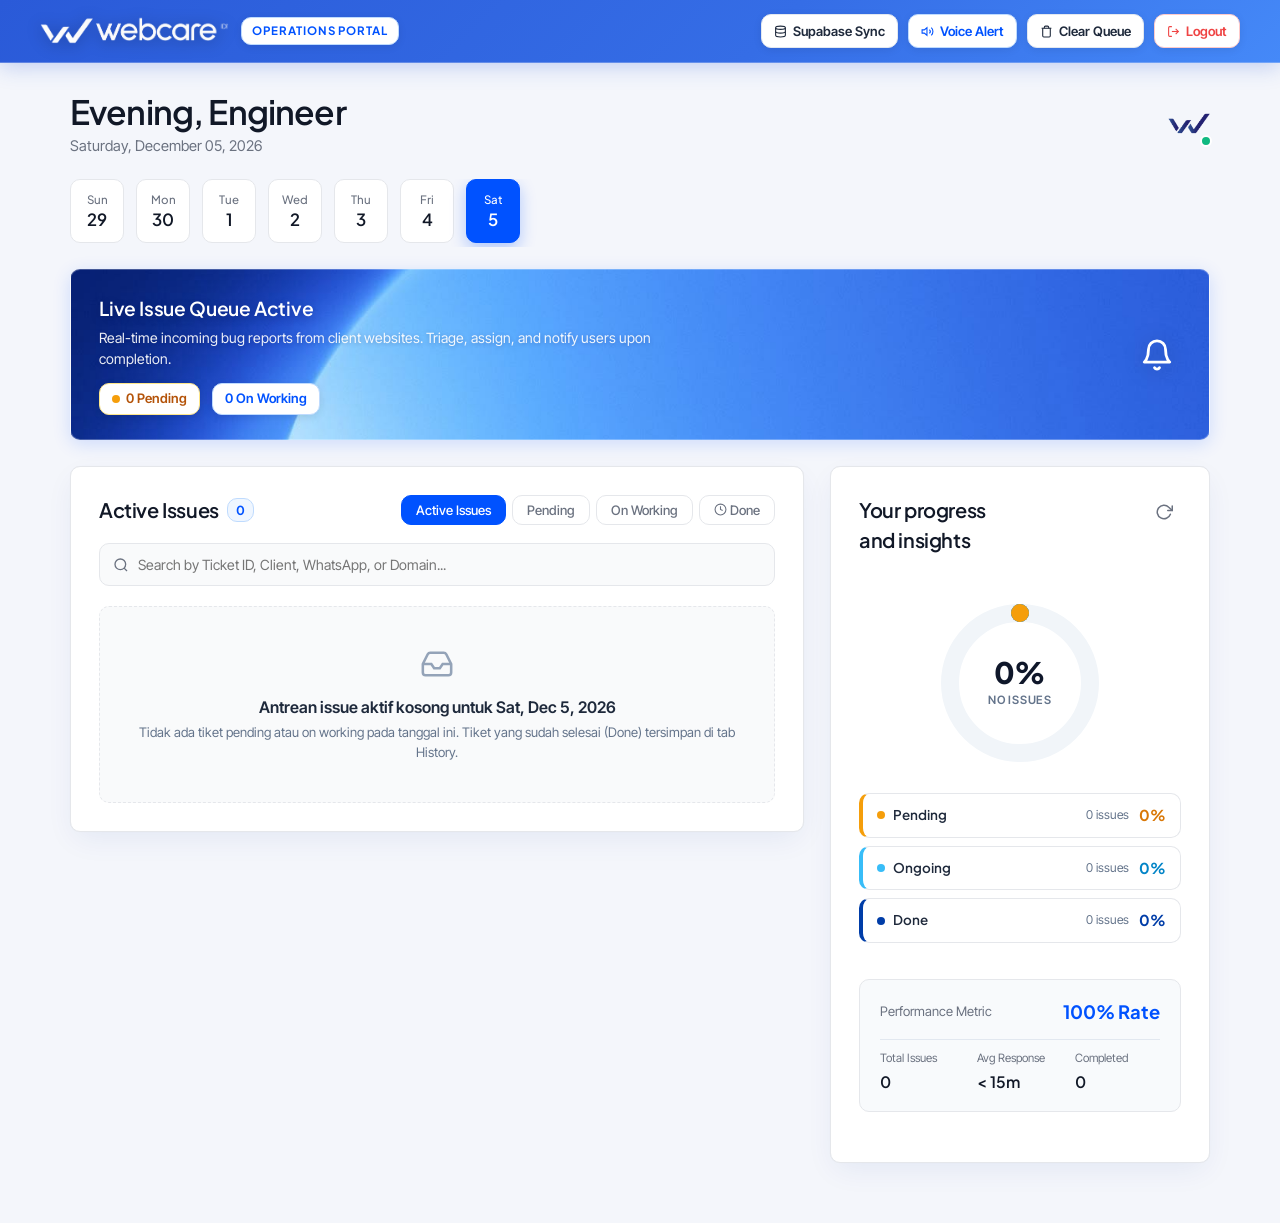
==== commit 50f659f7: "Add Supabase Database, Realtime Sync, Storage, and Schema setup" ====
--- a/admin.html
+++ b/admin.html
@@ -28,6 +28,14 @@
       </div>
 
       <div class="topbar-actions">
+        <button id="supabaseSettingsBtn" class="reset-data-btn" title="Configure Supabase Database & Realtime Sync">
+          <svg viewBox="0 0 24 24" width="13" height="13" fill="none" stroke="currentColor" stroke-width="2">
+            <ellipse cx="12" cy="5" rx="9" ry="3"></ellipse>
+            <path d="M21 12c0 1.66-4 3-9 3s-9-1.34-9-3"></path>
+            <path d="M3 5v14c0 1.66 4 3 9 3s9-1.34 9-3V5"></path>
+          </svg>
+          <span id="supabaseStatusText">Supabase Sync</span>
+        </button>
         <button id="testVoiceBtn" class="reset-data-btn" title="Test Voice Notification">
           <svg viewBox="0 0 24 24" width="13" height="13" fill="none" stroke="currentColor" stroke-width="2">
             <polygon points="11 5 6 9 2 9 2 15 6 15 11 19 11 5"></polygon>
@@ -426,6 +434,67 @@
     </div>
   </div>
 
+  <!-- SUPABASE DATABASE SETTINGS MODAL -->
+  <div class="admin-modal-backdrop" id="supabaseSettingsModal">
+    <div class="admin-modal-card" style="max-width: 520px;">
+      <div class="modal-card-header">
+        <div class="header-id-group">
+          <svg viewBox="0 0 24 24" width="20" height="20" fill="none" stroke="#0052ff" stroke-width="2">
+            <ellipse cx="12" cy="5" rx="9" ry="3"></ellipse>
+            <path d="M21 12c0 1.66-4 3-9 3s-9-1.34-9-3"></path>
+            <path d="M3 5v14c0 1.66 4 3 9 3s9-1.34 9-3V5"></path>
+          </svg>
+          <span style="font-family: var(--font-heading); font-size: 1.1rem; font-weight: 700; color: #111827;">Supabase Database & Realtime</span>
+        </div>
+        <button class="modal-close-btn" id="closeSupabaseModalBtn">&times;</button>
+      </div>
+
+      <div class="modal-card-body" style="gap: 14px;">
+        <div id="supabaseConnectionBanner" style="padding: 10px 14px; border-radius: 10px; font-size: 0.84rem; display: flex; align-items: center; gap: 8px;">
+          <span id="supabaseStatusIndicatorDot" style="width: 10px; height: 10px; border-radius: 50%; background: #94a3b8; display: inline-block;"></span>
+          <span id="supabaseBannerText">Status: Checking connection...</span>
+        </div>
+
+        <div style="font-size: 0.84rem; color: #64748b; line-height: 1.45;">
+          Hubungkan database Supabase untuk sinkronisasi tiket secara <strong>Real-time</strong> antar device. Schema SQL tersedia di file <code>supabase_schema.sql</code>.
+        </div>
+
+        <div style="display: flex; flex-direction: column; gap: 6px;">
+          <label style="font-size: 0.8rem; font-weight: 600; color: #1e293b;">Project URL</label>
+          <input type="text" id="supabaseUrlInput" placeholder="https://your-project.supabase.co" 
+                 style="width: 100%; padding: 10px 12px; font-size: 0.88rem; border: 1px solid #cbd5e1; border-radius: 10px; outline: none; font-family: monospace;">
+        </div>
+
+        <div style="display: flex; flex-direction: column; gap: 6px;">
+          <label style="font-size: 0.8rem; font-weight: 600; color: #1e293b;">Anon / Public API Key</label>
+          <input type="password" id="supabaseKeyInput" placeholder="eyJhbGciOiJIUzI1NiIsInR5cCI6IkpXVCJ9..." 
+                 style="width: 100%; padding: 10px 12px; font-size: 0.88rem; border: 1px solid #cbd5e1; border-radius: 10px; outline: none; font-family: monospace;">
+        </div>
+
+        <div style="display: grid; grid-template-columns: 1fr 1fr; gap: 10px; margin-top: 6px;">
+          <button id="saveSupabaseBtn" style="background: #0052ff; color: #ffffff; border: none; padding: 10px 14px; font-size: 0.86rem; font-weight: 600; border-radius: 10px; cursor: pointer;">
+            Save & Connect
+          </button>
+          <button id="testSupabaseBtn" style="background: #f1f5f9; color: #334155; border: 1px solid #cbd5e1; padding: 10px 14px; font-size: 0.86rem; font-weight: 600; border-radius: 10px; cursor: pointer;">
+            Test Connection
+          </button>
+        </div>
+
+        <div style="padding-top: 10px; border-top: 1px solid #f1f5f9; display: flex; justify-content: space-between; align-items: center;">
+          <button id="disconnectSupabaseBtn" style="background: none; border: none; color: #ef4444; font-size: 0.78rem; cursor: pointer; text-decoration: underline;">
+            Reset / Gunakan LocalStorage
+          </button>
+          <button id="migrateLocalToSupabaseBtn" style="background: #eff6ff; border: 1px solid #bfdbfe; color: #0052ff; font-size: 0.78rem; font-weight: 600; padding: 4px 8px; border-radius: 6px; cursor: pointer;">
+            Upload Local Tickets to Supabase
+          </button>
+        </div>
+      </div>
+    </div>
+  </div>
+
+  <!-- Supabase CDN & Config -->
+  <script src="https://cdn.jsdelivr.net/npm/@supabase/supabase-js@2"></script>
+  <script src="supabase-config.js"></script>
   <script src="admin.js"></script>
 </body>
 
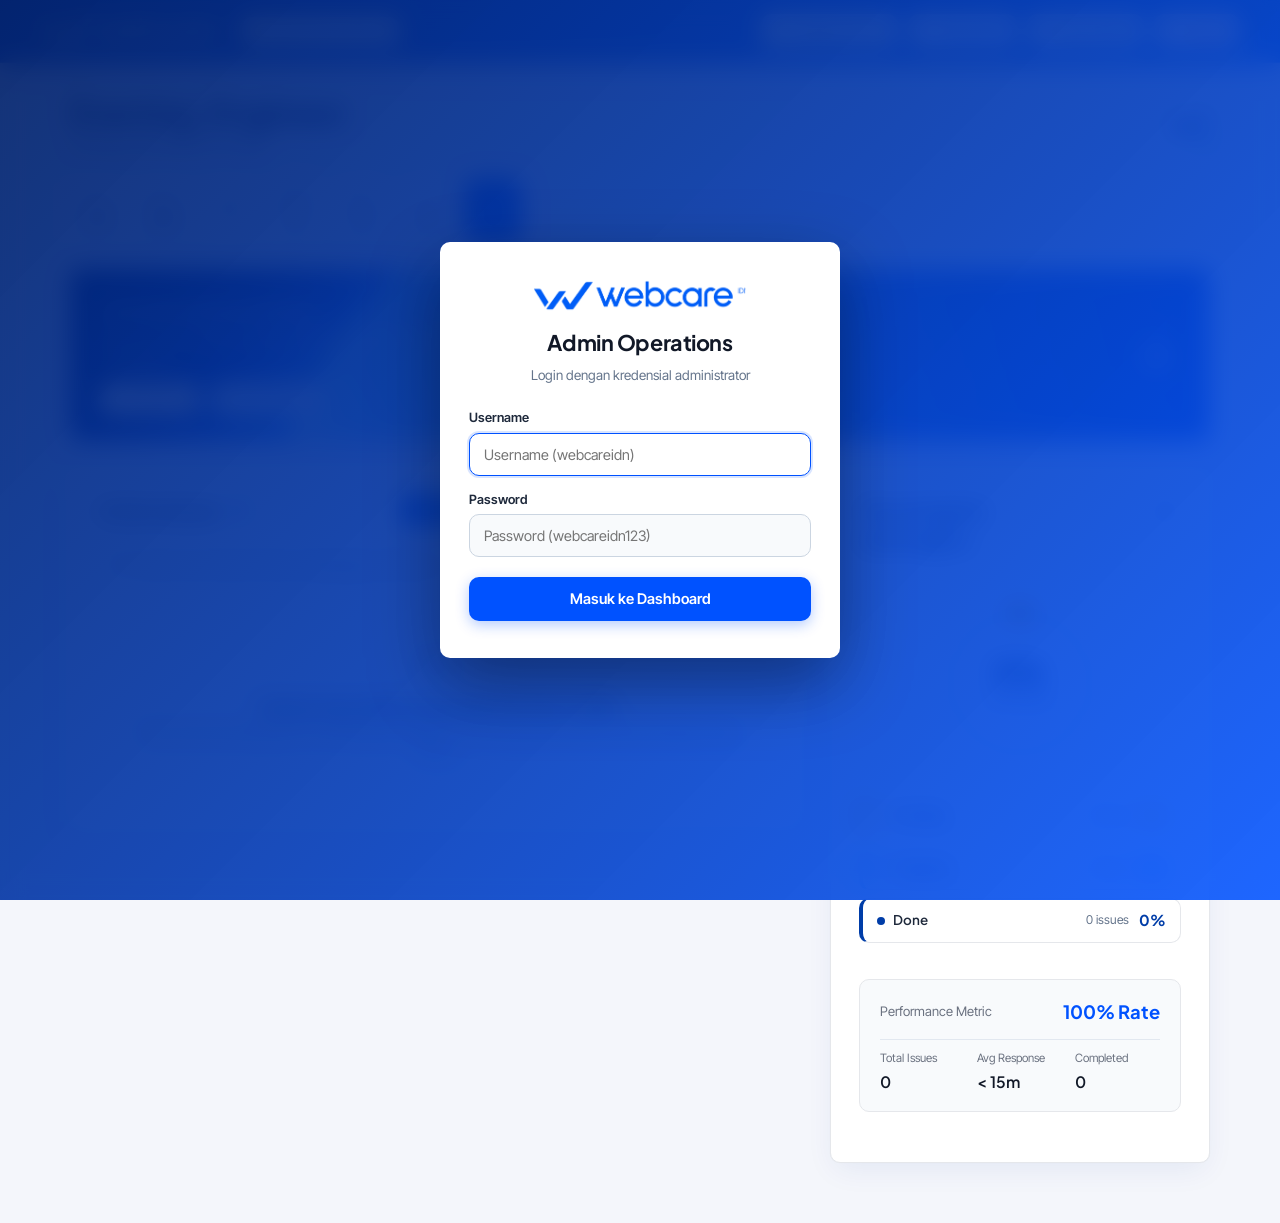
==== commit 9008e1eb: "Remove admin button from client portal and add admin login gate (webcareidn/webcareidn123)" ====
--- a/admin.html
+++ b/admin.html
@@ -16,6 +16,33 @@
 </head>
 
 <body>
+
+  <!-- ADMIN AUTHENTICATION LOCK OVERLAY -->
+  <div class="admin-auth-overlay" id="adminAuthOverlay">
+    <div class="admin-auth-card">
+      <div class="auth-header">
+        <div class="auth-logo-box">
+          <img src="Asset/c7faccf5-fc56-487e-9e37-dab67f67e0f9.webp" alt="WebCare Logo" class="auth-brand-logo">
+        </div>
+        <h2 class="auth-title">Admin Operations</h2>
+        <p class="auth-subtitle">Login dengan kredensial administrator</p>
+      </div>
+      <form id="adminLoginForm" class="auth-form" autocomplete="on">
+        <div class="auth-field">
+          <label class="auth-label" for="adminUsernameInput">Username</label>
+          <input type="text" id="adminUsernameInput" class="auth-input" placeholder="Username (webcareidn)" autocomplete="username" required>
+        </div>
+        <div class="auth-field">
+          <label class="auth-label" for="adminPasswordInput">Password</label>
+          <input type="password" id="adminPasswordInput" class="auth-input" placeholder="Password (webcareidn123)" autocomplete="current-password" required>
+        </div>
+        <div id="authErrorMsg" class="auth-error-msg">Username atau password salah. Silakan coba lagi.</div>
+        <button type="submit" class="auth-submit-btn" id="adminLoginBtn">
+          <span>Masuk ke Dashboard</span>
+        </button>
+      </form>
+    </div>
+  </div>
 
   <!-- TOP APP BAR -->
   <header class="admin-topbar">
--- a/admin.css
+++ b/admin.css
@@ -2009,3 +2009,150 @@
   object-fit: contain;
   box-shadow: 0 8px 30px rgba(0, 0, 0, 0.4);
 }
+
+/* ==========================================================================
+   ADMIN AUTHENTICATION LOCK OVERLAY
+   ========================================================================== */
+.admin-auth-overlay {
+  position: fixed;
+  top: 0;
+  left: 0;
+  width: 100vw;
+  height: 100vh;
+  background: linear-gradient(135deg, rgba(0, 31, 102, 0.92) 0%, rgba(0, 82, 255, 0.88) 100%);
+  backdrop-filter: blur(12px);
+  -webkit-backdrop-filter: blur(12px);
+  z-index: 9999999;
+  display: flex;
+  align-items: center;
+  justify-content: center;
+  padding: 20px;
+  opacity: 1;
+  visibility: visible;
+  transition: opacity 0.3s ease, visibility 0.3s ease;
+}
+
+.admin-auth-overlay.hidden {
+  opacity: 0;
+  visibility: hidden;
+  pointer-events: none;
+}
+
+.admin-auth-card {
+  background: #ffffff;
+  border-radius: 10px;
+  box-shadow: 0 25px 70px rgba(0, 0, 0, 0.4);
+  width: 100%;
+  max-width: 400px;
+  padding: 36px 28px;
+  text-align: center;
+  position: relative;
+  border: 1px solid rgba(255, 255, 255, 0.4);
+}
+
+.auth-header {
+  margin-bottom: 24px;
+}
+
+.auth-logo-box {
+  display: flex;
+  justify-content: center;
+  margin-bottom: 14px;
+}
+
+.auth-brand-logo {
+  height: 34px;
+  width: auto;
+  object-fit: contain;
+  filter: brightness(0) saturate(100%) invert(20%) sepia(90%) saturate(3000%) hue-rotate(215deg);
+}
+
+.auth-title {
+  font-family: var(--font-heading);
+  font-size: 1.35rem;
+  font-weight: 700;
+  color: #111827;
+  letter-spacing: -0.02em;
+  margin-bottom: 6px;
+}
+
+.auth-subtitle {
+  font-family: var(--font-ui);
+  font-size: 0.84rem;
+  color: #64748b;
+  line-height: 1.4;
+}
+
+.auth-form {
+  display: flex;
+  flex-direction: column;
+  gap: 14px;
+  text-align: left;
+}
+
+.auth-field {
+  display: flex;
+  flex-direction: column;
+  gap: 5px;
+}
+
+.auth-label {
+  font-family: var(--font-ui);
+  font-size: 0.8rem;
+  font-weight: 600;
+  color: #1e293b;
+}
+
+.auth-input {
+  width: 100%;
+  padding: 12px 14px;
+  font-family: var(--font-ui);
+  font-size: 0.9rem;
+  border: 1px solid #cbd5e1;
+  border-radius: 10px;
+  background: #f8fafc;
+  outline: none;
+  transition: var(--smooth);
+}
+
+.auth-input:focus {
+  background: #ffffff;
+  border-color: #0052ff;
+  box-shadow: 0 0 0 2px rgba(0, 82, 255, 0.15);
+}
+
+.auth-error-msg {
+  display: none;
+  font-size: 0.78rem;
+  color: #ef4444;
+  background: #fef2f2;
+  border: 1px solid #fecaca;
+  padding: 8px 10px;
+  border-radius: 8px;
+  text-align: center;
+}
+
+.auth-error-msg.show {
+  display: block;
+}
+
+.auth-submit-btn {
+  width: 100%;
+  background: #0052ff;
+  color: #ffffff;
+  border: none;
+  border-radius: 10px;
+  padding: 13px 18px;
+  font-family: var(--font-ui);
+  font-size: 0.92rem;
+  font-weight: 600;
+  cursor: pointer;
+  margin-top: 6px;
+  transition: var(--smooth);
+  box-shadow: 0 4px 14px rgba(0, 82, 255, 0.3);
+}
+
+.auth-submit-btn:hover {
+  background: #0043dc;
+  box-shadow: 0 6px 18px rgba(0, 82, 255, 0.45);
+}
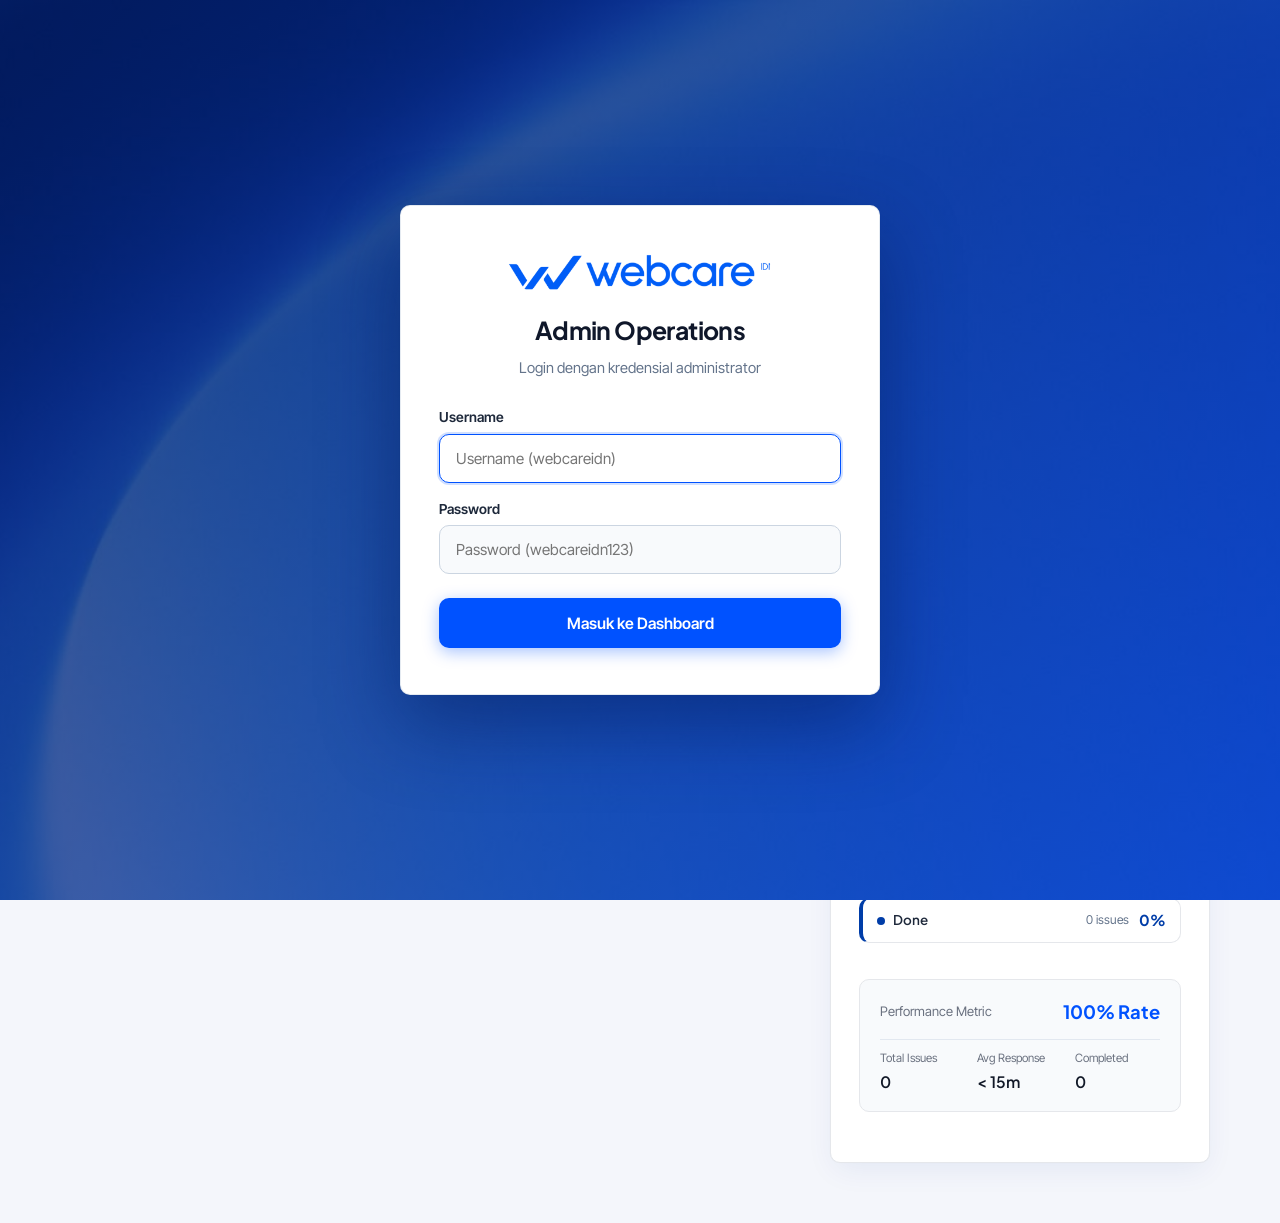
==== commit a3ae9792: "feat: remove OPERATIONS PORTAL badge & Supabase button, add 30-day cookie auth" ====
--- a/admin.html
+++ b/admin.html
@@ -51,18 +51,9 @@
         <a href="index.html" class="brand-link" title="Back to Customer Portal">
           <img src="Asset/c7faccf5-fc56-487e-9e37-dab67f67e0f9.webp" alt="WebCare Logo" class="admin-brand-logo">
         </a>
-        <span class="admin-badge-pill">OPERATIONS PORTAL</span>
       </div>
 
       <div class="topbar-actions">
-        <button id="supabaseSettingsBtn" class="reset-data-btn" title="Configure Supabase Database & Realtime Sync">
-          <svg viewBox="0 0 24 24" width="13" height="13" fill="none" stroke="currentColor" stroke-width="2">
-            <ellipse cx="12" cy="5" rx="9" ry="3"></ellipse>
-            <path d="M21 12c0 1.66-4 3-9 3s-9-1.34-9-3"></path>
-            <path d="M3 5v14c0 1.66 4 3 9 3s9-1.34 9-3V5"></path>
-          </svg>
-          <span id="supabaseStatusText">Supabase Sync</span>
-        </button>
         <button id="testVoiceBtn" class="reset-data-btn" title="Test Voice Notification">
           <svg viewBox="0 0 24 24" width="13" height="13" fill="none" stroke="currentColor" stroke-width="2">
             <polygon points="11 5 6 9 2 9 2 15 6 15 11 19 11 5"></polygon>
--- a/admin.css
+++ b/admin.css
@@ -2011,7 +2011,7 @@
 }
 
 /* ==========================================================================
-   ADMIN AUTHENTICATION LOCK OVERLAY
+   ADMIN AUTHENTICATION LOCK OVERLAY (ROTATED BLUE WALLPAPER BACKGROUND)
    ========================================================================== */
 .admin-auth-overlay {
   position: fixed;
@@ -2019,14 +2019,14 @@
   left: 0;
   width: 100vw;
   height: 100vh;
-  background: linear-gradient(135deg, rgba(0, 31, 102, 0.92) 0%, rgba(0, 82, 255, 0.88) 100%);
-  backdrop-filter: blur(12px);
-  -webkit-backdrop-filter: blur(12px);
+  background: linear-gradient(135deg, rgba(0, 24, 85, 0.75) 0%, rgba(0, 60, 200, 0.75) 100%), url('Asset/header-bg-rotated.jpg') center center / cover no-repeat;
+  backdrop-filter: blur(14px);
+  -webkit-backdrop-filter: blur(14px);
   z-index: 9999999;
   display: flex;
   align-items: center;
   justify-content: center;
-  padding: 20px;
+  padding: 24px;
   opacity: 1;
   visibility: visible;
   transition: opacity 0.3s ease, visibility 0.3s ease;
@@ -2041,27 +2041,27 @@
 .admin-auth-card {
   background: #ffffff;
   border-radius: 10px;
-  box-shadow: 0 25px 70px rgba(0, 0, 0, 0.4);
+  box-shadow: 0 30px 80px rgba(0, 20, 80, 0.45), 0 0 1px rgba(0, 0, 0, 0.1);
   width: 100%;
-  max-width: 400px;
-  padding: 36px 28px;
+  max-width: 480px;
+  padding: 46px 38px;
   text-align: center;
   position: relative;
-  border: 1px solid rgba(255, 255, 255, 0.4);
+  border: 1px solid rgba(226, 232, 240, 0.9);
 }
 
 .auth-header {
-  margin-bottom: 24px;
+  margin-bottom: 28px;
 }
 
 .auth-logo-box {
   display: flex;
   justify-content: center;
-  margin-bottom: 14px;
+  margin-bottom: 18px;
 }
 
 .auth-brand-logo {
-  height: 34px;
+  height: 42px;
   width: auto;
   object-fit: contain;
   filter: brightness(0) saturate(100%) invert(20%) sepia(90%) saturate(3000%) hue-rotate(215deg);
@@ -2069,65 +2069,66 @@
 
 .auth-title {
   font-family: var(--font-heading);
-  font-size: 1.35rem;
+  font-size: 1.55rem;
   font-weight: 700;
-  color: #111827;
-  letter-spacing: -0.02em;
-  margin-bottom: 6px;
+  color: #0f172a;
+  letter-spacing: -0.025em;
+  margin-bottom: 8px;
 }
 
 .auth-subtitle {
   font-family: var(--font-ui);
-  font-size: 0.84rem;
+  font-size: 0.92rem;
   color: #64748b;
-  line-height: 1.4;
+  line-height: 1.5;
 }
 
 .auth-form {
   display: flex;
   flex-direction: column;
-  gap: 14px;
+  gap: 16px;
   text-align: left;
 }
 
 .auth-field {
   display: flex;
   flex-direction: column;
-  gap: 5px;
+  gap: 6px;
 }
 
 .auth-label {
   font-family: var(--font-ui);
-  font-size: 0.8rem;
+  font-size: 0.86rem;
   font-weight: 600;
   color: #1e293b;
 }
 
 .auth-input {
   width: 100%;
-  padding: 12px 14px;
+  padding: 14px 16px;
   font-family: var(--font-ui);
-  font-size: 0.9rem;
+  font-size: 0.95rem;
   border: 1px solid #cbd5e1;
   border-radius: 10px;
   background: #f8fafc;
   outline: none;
+  min-height: 48px;
   transition: var(--smooth);
 }
 
 .auth-input:focus {
   background: #ffffff;
   border-color: #0052ff;
-  box-shadow: 0 0 0 2px rgba(0, 82, 255, 0.15);
+  box-shadow: 0 0 0 2px rgba(0, 82, 255, 0.18);
 }
 
 .auth-error-msg {
   display: none;
-  font-size: 0.78rem;
+  font-size: 0.82rem;
   color: #ef4444;
   background: #fef2f2;
   border: 1px solid #fecaca;
-  padding: 8px 10px;
+  padding: 10px 12px;
   border-radius: 8px;
   text-align: center;
 }
@@ -2142,17 +2143,19 @@
   color: #ffffff;
   border: none;
   border-radius: 10px;
-  padding: 13px 18px;
+  padding: 15px 20px;
   font-family: var(--font-ui);
-  font-size: 0.92rem;
+  font-size: 0.98rem;
   font-weight: 600;
   cursor: pointer;
-  margin-top: 6px;
+  margin-top: 8px;
+  min-height: 50px;
   transition: var(--smooth);
-  box-shadow: 0 4px 14px rgba(0, 82, 255, 0.3);
+  box-shadow: 0 4px 16px rgba(0, 82, 255, 0.35);
 }
 
 .auth-submit-btn:hover {
   background: #0043dc;
-  box-shadow: 0 6px 18px rgba(0, 82, 255, 0.45);
-}
+  box-shadow: 0 6px 22px rgba(0, 82, 255, 0.5);
+  transform: translateY(-1px);
+}
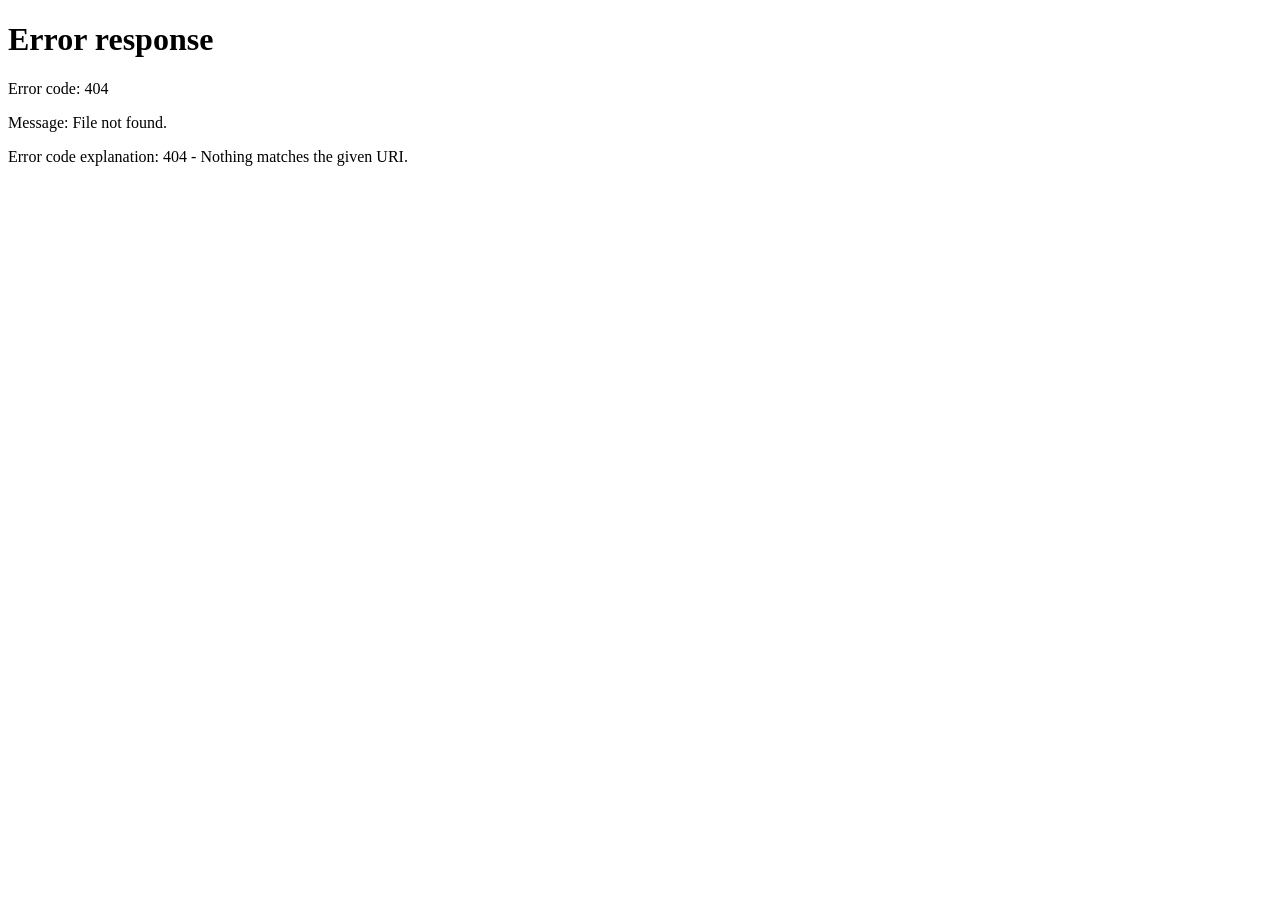
==== commit 806faae1: "feat: change admin permalink to /dashboard and add vercel routing" ====
--- a/admin.html
+++ b/admin.html
@@ -1,519 +1,17 @@
 <!DOCTYPE html>
 <html lang="en">
-
 <head>
   <meta charset="UTF-8">
-  <meta name="viewport" content="width=device-width, initial-scale=1.0, maximum-scale=5.0">
-  <title>Admin Issue Dispatch & Operations — WebCare</title>
-  <meta name="description"
-    content="WebCare Admin Dashboard to track, triage, and update client issue statuses in real-time.">
-  <link rel="preconnect" href="https://fonts.googleapis.com">
-  <link rel="preconnect" href="https://fonts.gstatic.com" crossorigin>
-  <link
-    href="https://fonts.googleapis.com/css2?family=Inter+Tight:ital,wght@0,300;0,400;0,500;0,600;0,700;1,400&family=Plus+Jakarta+Sans:ital,wght@0,300;0,400;0,500;0,600;0,700;0,800;1,400&display=swap"
-    rel="stylesheet">
-  <link rel="stylesheet" href="admin.css">
+  <meta name="viewport" content="width=device-width, initial-scale=1.0">
+  <meta http-equiv="refresh" content="0; url=dashboard.html">
+  <title>Redirecting to Dashboard — WebCare</title>
+  <script>
+    var isLocalHtml = window.location.protocol === 'file:' || (window.location.hostname === 'localhost' && window.location.pathname.endsWith('.html'));
+    var target = isLocalHtml ? 'dashboard.html' : '/dashboard';
+    window.location.replace(target + window.location.search + window.location.hash);
+  </script>
 </head>
-
-<body>
-
-  <!-- ADMIN AUTHENTICATION LOCK OVERLAY -->
-  <div class="admin-auth-overlay" id="adminAuthOverlay">
-    <div class="admin-auth-card">
-      <div class="auth-header">
-        <div class="auth-logo-box">
-          <img src="Asset/c7faccf5-fc56-487e-9e37-dab67f67e0f9.webp" alt="WebCare Logo" class="auth-brand-logo">
-        </div>
-        <h2 class="auth-title">Admin Operations</h2>
-        <p class="auth-subtitle">Login dengan kredensial administrator</p>
-      </div>
-      <form id="adminLoginForm" class="auth-form" autocomplete="on">
-        <div class="auth-field">
-          <label class="auth-label" for="adminUsernameInput">Username</label>
-          <input type="text" id="adminUsernameInput" class="auth-input" placeholder="Username (webcareidn)" autocomplete="username" required>
-        </div>
-        <div class="auth-field">
-          <label class="auth-label" for="adminPasswordInput">Password</label>
-          <input type="password" id="adminPasswordInput" class="auth-input" placeholder="Password (webcareidn123)" autocomplete="current-password" required>
-        </div>
-        <div id="authErrorMsg" class="auth-error-msg">Username atau password salah. Silakan coba lagi.</div>
-        <button type="submit" class="auth-submit-btn" id="adminLoginBtn">
-          <span>Masuk ke Dashboard</span>
-        </button>
-      </form>
-    </div>
-  </div>
-
-  <!-- TOP APP BAR -->
-  <header class="admin-topbar">
-    <div class="topbar-inner">
-      <div class="brand-left">
-        <a href="index.html" class="brand-link" title="Back to Customer Portal">
-          <img src="Asset/c7faccf5-fc56-487e-9e37-dab67f67e0f9.webp" alt="WebCare Logo" class="admin-brand-logo">
-        </a>
-      </div>
-
-      <div class="topbar-actions">
-        <button id="testVoiceBtn" class="reset-data-btn" title="Test Voice Notification">
-          <svg viewBox="0 0 24 24" width="13" height="13" fill="none" stroke="currentColor" stroke-width="2">
-            <polygon points="11 5 6 9 2 9 2 15 6 15 11 19 11 5"></polygon>
-            <path d="M19.07 4.93a10 10 0 0 1 0 14.14M15.54 8.46a5 5 0 0 1 0 7.07"></path>
-          </svg>
-          Voice Alert
-        </button>
-        <button id="clearAllBtn" class="reset-data-btn" title="Clear all issues in queue">
-          <svg viewBox="0 0 24 24" width="13" height="13" fill="none" stroke="currentColor" stroke-width="2">
-            <polyline points="3 6 5 6 21 6"></polyline>
-            <path d="M19 6v14a2 2 0 0 1-2 2H7a2 2 0 0 1-2-2V6m3 0V4a2 2 0 0 1 2-2h4a2 2 0 0 1 2 2v2"></path>
-          </svg>
-          Clear Queue
-        </button>
-        <button id="adminLogoutBtn" class="reset-data-btn" style="color: #ef4444;" title="Logout from Admin Portal">
-          <svg viewBox="0 0 24 24" width="13" height="13" fill="none" stroke="currentColor" stroke-width="2">
-            <path d="M9 21H5a2 2 0 0 1-2-2V5a2 2 0 0 1 2-2h4"></path>
-            <polyline points="16 17 21 12 16 7"></polyline>
-            <line x1="21" y1="12" x2="9" y2="12"></line>
-          </svg>
-          Logout
-        </button>
-      </div>
-    </div>
-  </header>
-
-  <!-- MAIN DASHBOARD CONTENT -->
-  <main class="admin-main-wrapper">
-    <div class="admin-container">
-
-      <!-- GREETING & DATE HEADER -->
-      <section class="dashboard-greeting-bar">
-        <div class="greeting-text-group">
-          <h1 class="greeting-title" id="greetingUser">Morning, Engineer</h1>
-          <p class="greeting-date" id="currentDateDisplay">Tuesday, 06 October 2026</p>
-        </div>
-
-        <div class="admin-profile-group">
-          <div class="admin-avatar-box">
-            <img src="Asset/44cf33f7-7fa1-4813-8788-08f5a16b0bd5.webp" alt="Admin Avatar" class="admin-avatar-img">
-            <span class="online-indicator-dot" title="Online & Active"></span>
-          </div>
-        </div>
-      </section>
-
-      <!-- WEEKDAY FILTER STRIP -->
-      <section class="calendar-strip-section">
-        <div class="calendar-strip" id="calendarStrip">
-          <button class="calendar-day-item" data-day="Mon">
-            <span class="day-name">Mon</span>
-            <span class="day-number">5</span>
-          </button>
-          <button class="calendar-day-item active" data-day="Tue">
-            <span class="day-name">Tue</span>
-            <span class="day-number">6</span>
-          </button>
-          <button class="calendar-day-item" data-day="Wed">
-            <span class="day-name">Wed</span>
-            <span class="day-number">7</span>
-          </button>
-          <button class="calendar-day-item" data-day="Thu">
-            <span class="day-name">Thu</span>
-            <span class="day-number">8</span>
-          </button>
-          <button class="calendar-day-item" data-day="Fri">
-            <span class="day-name">Fri</span>
-            <span class="day-number">9</span>
-          </button>
-          <button class="calendar-day-item" data-day="Sat">
-            <span class="day-name">Sat</span>
-            <span class="day-number">10</span>
-          </button>
-          <button class="calendar-day-item" data-day="Sun">
-            <span class="day-name">Sun</span>
-            <span class="day-number">11</span>
-          </button>
-        </div>
-      </section>
-
-      <!-- HIGHLIGHT / REMINDER BANNER -->
-      <section class="queue-reminder-banner">
-        <div class="reminder-content">
-          <div class="reminder-text">
-            <h3 class="reminder-heading">Live Issue Queue Active</h3>
-            <p class="reminder-desc">Real-time incoming bug reports from client websites. Triage, assign, and notify
-              users upon completion.</p>
-            <div class="reminder-actions">
-              <span class="live-pulse-badge">
-                <span class="pulse-dot"></span> <span id="pendingCountBadge">0 Pending</span>
-              </span>
-              <span class="working-pulse-badge">
-                <span id="workingCountBadge">0 On Working</span>
-              </span>
-            </div>
-          </div>
-          <div class="reminder-art">
-            <div class="bell-glow-icon">
-              <svg viewBox="0 0 24 24" width="34" height="34" fill="none" stroke="#ffffff" stroke-width="2"
-                stroke-linecap="round" stroke-linejoin="round">
-                <path d="M18 8A6 6 0 0 0 6 8c0 7-3 9-3 9h18s-3-2-3-9"></path>
-                <path d="M13.73 21a2 2 0 0 1-3.46 0"></path>
-              </svg>
-            </div>
-          </div>
-        </div>
-      </section>
-
-      <!-- DUAL-PANEL / RESPONSIVE GRID -->
-      <div class="dashboard-grid-layout">
-
-        <!-- LEFT PANEL: INCOMING ISSUES FEED -->
-        <section class="feed-panel-card">
-
-          <!-- Feed Header & Status Filter Pills -->
-          <div class="feed-header-row">
-            <div class="feed-title-group">
-              <h2 class="section-title" id="feedSectionTitle">Active Issues</h2>
-              <span class="badge-total-count" id="totalFilteredCount">0</span>
-            </div>
-
-            <!-- Status Filter Tabs (Active Queue, Pending, On Working, History) -->
-            <div class="status-filter-pills" id="statusFilterPills">
-              <button class="filter-pill active" data-filter="active">Active Issues</button>
-              <button class="filter-pill pill-pending" data-filter="pending">Pending</button>
-              <button class="filter-pill pill-working" data-filter="working">On Working</button>
-              <button class="filter-pill pill-done" data-filter="done">
-                <svg viewBox="0 0 24 24" width="13" height="13" fill="none" stroke="currentColor" stroke-width="2"
-                  style="vertical-align: -1px; margin-right: 3px;">
-                  <circle cx="12" cy="12" r="10"></circle>
-                  <polyline points="12 6 12 12 16 14"></polyline>
-                </svg>Done
-              </button>
-            </div>
-          </div>
-
-          <!-- Quick Search & Sort Bar -->
-          <div class="feed-search-bar">
-            <svg class="search-icon" viewBox="0 0 24 24" width="16" height="16" fill="none" stroke="#6b7280"
-              stroke-width="2">
-              <circle cx="11" cy="11" r="8"></circle>
-              <line x1="21" y1="21" x2="16.65" y2="16.65"></line>
-            </svg>
-            <input type="text" id="issueSearchInput" placeholder="Search by Ticket ID, Client, WhatsApp, or Domain..."
-              class="search-input">
-          </div>
-
-          <!-- Dynamic Issues List -->
-          <div class="issues-list-container" id="issuesListContainer">
-            <!-- Injected by JavaScript -->
-          </div>
-
-        </section>
-
-        <!-- RIGHT PANEL: PROGRESS & INSIGHTS -->
-        <section class="insights-panel-card">
-          <div class="insights-header-row">
-            <h2 class="section-title">Your progress<br>and insights</h2>
-            <button class="insights-close-btn" id="refreshInsightsBtn" title="Refresh Insights">
-              <svg viewBox="0 0 24 24" width="18" height="18" fill="none" stroke="currentColor" stroke-width="2"
-                stroke-linecap="round" stroke-linejoin="round">
-                <polyline points="23 4 23 10 17 10"></polyline>
-                <path d="M20.49 15a9 9 0 1 1-2.12-9.36L23 10"></path>
-              </svg>
-            </button>
-          </div>
-
-          <!-- CIRCULAR BREAKDOWN PROGRESS CHART (Pending, Ongoing, Done) -->
-          <div class="circular-progress-section">
-
-            <div class="circular-chart-wrapper">
-              <svg class="donut-svg-chart" viewBox="0 0 180 180" width="180" height="180">
-                <!-- Background Circle Track -->
-                <circle class="donut-bg-track" cx="90" cy="90" r="70" stroke-width="18" fill="transparent"></circle>
-
-                <!-- Segments (Done: Green, Ongoing/Working: Blue, Pending: Amber) -->
-                <circle class="donut-segment segment-done" id="donutSegmentDone" cx="90" cy="90" r="70"
-                  stroke-width="18" fill="transparent" stroke-dasharray="0 440" stroke-dashoffset="0"></circle>
-                <circle class="donut-segment segment-working" id="donutSegmentWorking" cx="90" cy="90" r="70"
-                  stroke-width="18" fill="transparent" stroke-dasharray="0 440" stroke-dashoffset="0"></circle>
-                <circle class="donut-segment segment-pending" id="donutSegmentPending" cx="90" cy="90" r="70"
-                  stroke-width="18" fill="transparent" stroke-dasharray="0 440" stroke-dashoffset="0"></circle>
-              </svg>
-
-              <!-- Center Highlight Text -->
-              <div class="donut-center-info">
-                <span class="donut-main-rate" id="donutCenterRate">0%</span>
-                <span class="donut-main-label" id="donutCenterLabel">Resolved</span>
-              </div>
-            </div>
-
-            <!-- Breakdown Percentage Cards / Legend -->
-            <div class="circular-breakdown-legend">
-
-              <!-- Pending Item -->
-              <div class="breakdown-item item-pending">
-                <div class="breakdown-left">
-                  <span class="breakdown-dot dot-pending"></span>
-                  <span class="breakdown-title">Pending</span>
-                </div>
-                <div class="breakdown-right">
-                  <span class="breakdown-count" id="countPending">0 issues</span>
-                  <span class="breakdown-pct" id="pctPending">0%</span>
-                </div>
-              </div>
-
-              <!-- Ongoing / On Working Item -->
-              <div class="breakdown-item item-working">
-                <div class="breakdown-left">
-                  <span class="breakdown-dot dot-working"></span>
-                  <span class="breakdown-title">Ongoing</span>
-                </div>
-                <div class="breakdown-right">
-                  <span class="breakdown-count" id="countWorking">0 issues</span>
-                  <span class="breakdown-pct" id="pctWorking">0%</span>
-                </div>
-              </div>
-
-              <!-- Done / Resolved Item -->
-              <div class="breakdown-item item-done">
-                <div class="breakdown-left">
-                  <span class="breakdown-dot dot-done"></span>
-                  <span class="breakdown-title">Done</span>
-                </div>
-                <div class="breakdown-right">
-                  <span class="breakdown-count" id="countDone">0 issues</span>
-                  <span class="breakdown-pct" id="pctDone">0%</span>
-                </div>
-              </div>
-
-            </div>
-
-          </div>
-
-          <!-- METRICS SUMMARY BOX -->
-          <div class="metrics-summary-box">
-            <div class="metrics-summary-header">
-              <span class="summary-label">Performance Metric</span>
-              <span class="summary-highlight-points" id="resolutionRateDisplay">100% Rate</span>
-            </div>
-
-            <div class="metrics-subgrid">
-              <div class="metric-item">
-                <span class="metric-sublabel">Total Issues</span>
-                <span class="metric-value" id="statTotalTickets">0</span>
-              </div>
-              <div class="metric-item">
-                <span class="metric-sublabel">Avg Response</span>
-                <span class="metric-value" id="statAvgTime">&lt; 15m</span>
-              </div>
-              <div class="metric-item">
-                <span class="metric-sublabel">Completed</span>
-                <span class="metric-value" id="statCompletedTickets">0</span>
-              </div>
-            </div>
-          </div>
-
-
-
-        </section>
-
-      </div>
-
-    </div>
-  </main>
-
-  <!-- DETAIL ISSUE MODAL / DRAWER -->
-  <div class="admin-modal-backdrop" id="ticketDetailModal">
-    <div class="admin-modal-card">
-      <div class="modal-card-header">
-        <div class="header-id-group">
-          <span class="modal-ticket-id" id="modalDetailTicketId">#00001</span>
-          <span class="modal-status-badge" id="modalDetailStatusBadge">Pending</span>
-        </div>
-        <button class="modal-close-btn" id="closeDetailModalBtn">&times;</button>
-      </div>
-
-      <div class="modal-card-body">
-        <div class="detail-row">
-          <span class="detail-label">Client / Reporter:</span>
-          <span class="detail-value" id="modalDetailReporter">-</span>
-        </div>
-        <div class="detail-row">
-          <span class="detail-label">Email Address:</span>
-          <span class="detail-value" id="modalDetailEmail">-</span>
-        </div>
-        <div class="detail-row">
-          <span class="detail-label">WhatsApp Number:</span>
-          <span class="detail-value font-mono" id="modalDetailPhone">-</span>
-        </div>
-        <div class="detail-row">
-          <span class="detail-label">Website Domain:</span>
-          <span class="detail-value font-mono" id="modalDetailWebsite">-</span>
-        </div>
-        <div class="detail-row">
-          <span class="detail-label">Reported Time:</span>
-          <span class="detail-value" id="modalDetailTime">-</span>
-        </div>
-
-        <div class="detail-section">
-          <span class="detail-label">Issue Details & Steps to Reproduce:</span>
-          <div class="detail-text-box" id="modalDetailDesc">
-            -
-          </div>
-        </div>
-
-        <div class="detail-section" id="modalDetailProofSection">
-          <span class="detail-label">Proof / Attachments:</span>
-          <div class="detail-proof-box" id="modalDetailProofBox">
-            No screenshots or logs attached.
-          </div>
-        </div>
-
-        <!-- Admin Change Status Controls in Modal -->
-        <div class="modal-status-action-row">
-          <span class="action-label">Change Status:</span>
-          <div class="status-button-group">
-            <button class="btn-change-status btn-status-pending" data-status="pending">
-              Pending
-            </button>
-            <button class="btn-change-status btn-status-working" data-status="working">
-              On Working
-            </button>
-            <button class="btn-change-status btn-status-done" data-status="done">
-              Done
-            </button>
-          </div>
-        </div>
-
-        <!-- REMIND / NOTIFY CLIENT BUTTONS (Active on Done or whenever contact is available) -->
-        <div class="modal-remind-section" id="modalRemindSection">
-          <span class="action-label">Notify / Remind Client:</span>
-          <div class="remind-buttons-grid">
-            <a href="#" id="remindWhatsAppBtn" target="_blank" class="btn-remind-wa"
-              title="Send WhatsApp Resolution Notification">
-              <svg viewBox="0 0 24 24" width="16" height="16" fill="currentColor">
-                <path
-                  d="M.057 24l1.687-6.163c-1.041-1.804-1.588-3.849-1.587-5.946.003-6.556 5.338-11.891 11.893-11.891 3.181.001 6.167 1.24 8.413 3.488 2.245 2.248 3.481 5.236 3.48 8.414-.003 6.557-5.338 11.892-11.893 11.892-1.99-.001-3.951-.5-5.688-1.448l-6.305 1.654zm6.597-3.807c1.676.995 3.276 1.591 5.392 1.592 5.448 0 9.886-4.434 9.889-9.885.002-5.462-4.415-9.89-9.881-9.892-5.452 0-9.887 4.434-9.889 9.884-.001 2.225.651 3.891 1.746 5.634l-.999 3.648 3.742-.981zm11.387-5.464c-.074-.124-.272-.198-.57-.347-.297-.149-1.758-.868-2.031-.967-.272-.099-.47-.149-.669.149-.198.297-.768.967-.941 1.165-.173.198-.347.223-.644.074-.297-.149-1.255-.462-2.39-1.475-.883-.788-1.48-1.761-1.653-2.059-.173-.297-.018-.458.13-.606.134-.133.297-.347.446-.521.151-.172.2-.296.3-.495.099-.198.05-.372-.025-.521-.075-.148-.669-1.611-.916-2.206-.242-.579-.487-.501-.669-.51l-.57-.01c-.198 0-.52.074-.792.372s-1.04 1.016-1.04 2.479 1.065 2.876 1.213 3.074c.149.198 2.095 3.2 5.076 4.487.709.306 1.263.489 1.694.626.712.226 1.36.194 1.872.118.571-.085 1.758-.719 2.006-1.413.248-.695.248-1.29.173-1.414z" />
-              </svg>
-              <span>Remind via WhatsApp</span>
-            </a>
-
-            <a href="#" id="remindEmailBtn" class="btn-remind-email" title="Send Email Resolution Notification">
-              <svg viewBox="0 0 24 24" width="16" height="16" fill="none" stroke="currentColor" stroke-width="2">
-                <path d="M4 4h16c1.1 0 2 .9 2 2v12c0 1.1-.9 2-2 2H4c-1.1 0-2-.9-2-2V6c0-1.1.9-2 2-2z"></path>
-                <polyline points="22,6 12,13 2,6"></polyline>
-              </svg>
-              <span>Remind via Email</span>
-            </a>
-          </div>
-        </div>
-
-      </div>
-
-      <div class="modal-card-footer">
-        <button class="btn-delete-ticket" id="deleteTicketBtn">
-          <svg viewBox="0 0 24 24" width="14" height="14" fill="none" stroke="currentColor" stroke-width="2">
-            <polyline points="3 6 5 6 21 6"></polyline>
-            <path d="M19 6v14a2 2 0 0 1-2 2H7a2 2 0 0 1-2-2V6m3 0V4a2 2 0 0 1 2-2h4a2 2 0 0 1 2 2v2"></path>
-          </svg>
-          Delete Ticket
-        </button>
-        <button class="btn-modal-close" id="modalConfirmDoneBtn">Close Details</button>
-      </div>
-    </div>
-  </div>
-
-  <!-- TOAST NOTIFICATION -->
-  <div class="admin-toast" id="adminToast">Status updated successfully!</div>
-
-  <!-- IMAGE LIGHTBOX / FULLSCREEN PREVIEW MODAL -->
-  <div class="lightbox-backdrop" id="imageLightboxModal">
-    <div class="lightbox-dialog">
-      <div class="lightbox-header">
-        <div class="lightbox-title-group">
-          <svg viewBox="0 0 24 24" width="16" height="16" fill="none" stroke="#0052ff" stroke-width="2">
-            <rect x="3" y="3" width="18" height="18" rx="2" ry="2"></rect>
-            <circle cx="8.5" cy="8.5" r="1.5"></circle>
-            <polyline points="21 15 16 10 5 21"></polyline>
-          </svg>
-          <span id="lightboxImageTitle">Screenshot Attachment Preview</span>
-        </div>
-        <div class="lightbox-actions">
-          <a href="#" id="lightboxDownloadBtn" download="attachment" class="lightbox-btn" title="Download Image">
-            <svg viewBox="0 0 24 24" width="15" height="15" fill="none" stroke="currentColor" stroke-width="2">
-              <path d="M21 15v4a2 2 0 0 1-2 2H5a2 2 0 0 1-2-2v-4"></path>
-              <polyline points="7 10 12 15 17 10"></polyline>
-              <line x1="12" y1="15" x2="12" y2="3"></line>
-            </svg>
-          </a>
-          <button class="lightbox-btn lightbox-close" id="closeLightboxBtn" title="Close Preview">&times;</button>
-        </div>
-      </div>
-      <div class="lightbox-body">
-        <img src="" id="lightboxImageEl" alt="Full Screenshot Preview">
-      </div>
-    </div>
-  </div>
-
-  <!-- SUPABASE DATABASE SETTINGS MODAL -->
-  <div class="admin-modal-backdrop" id="supabaseSettingsModal">
-    <div class="admin-modal-card" style="max-width: 520px;">
-      <div class="modal-card-header">
-        <div class="header-id-group">
-          <svg viewBox="0 0 24 24" width="20" height="20" fill="none" stroke="#0052ff" stroke-width="2">
-            <ellipse cx="12" cy="5" rx="9" ry="3"></ellipse>
-            <path d="M21 12c0 1.66-4 3-9 3s-9-1.34-9-3"></path>
-            <path d="M3 5v14c0 1.66 4 3 9 3s9-1.34 9-3V5"></path>
-          </svg>
-          <span style="font-family: var(--font-heading); font-size: 1.1rem; font-weight: 700; color: #111827;">Supabase Database & Realtime</span>
-        </div>
-        <button class="modal-close-btn" id="closeSupabaseModalBtn">&times;</button>
-      </div>
-
-      <div class="modal-card-body" style="gap: 14px;">
-        <div id="supabaseConnectionBanner" style="padding: 10px 14px; border-radius: 10px; font-size: 0.84rem; display: flex; align-items: center; gap: 8px;">
-          <span id="supabaseStatusIndicatorDot" style="width: 10px; height: 10px; border-radius: 50%; background: #94a3b8; display: inline-block;"></span>
-          <span id="supabaseBannerText">Status: Checking connection...</span>
-        </div>
-
-        <div style="font-size: 0.84rem; color: #64748b; line-height: 1.45;">
-          Hubungkan database Supabase untuk sinkronisasi tiket secara <strong>Real-time</strong> antar device. Schema SQL tersedia di file <code>supabase_schema.sql</code>.
-        </div>
-
-        <div style="display: flex; flex-direction: column; gap: 6px;">
-          <label style="font-size: 0.8rem; font-weight: 600; color: #1e293b;">Project URL</label>
-          <input type="text" id="supabaseUrlInput" placeholder="https://your-project.supabase.co" 
-                 style="width: 100%; padding: 10px 12px; font-size: 0.88rem; border: 1px solid #cbd5e1; border-radius: 10px; outline: none; font-family: monospace;">
-        </div>
-
-        <div style="display: flex; flex-direction: column; gap: 6px;">
-          <label style="font-size: 0.8rem; font-weight: 600; color: #1e293b;">Anon / Public API Key</label>
-          <input type="password" id="supabaseKeyInput" placeholder="eyJhbGciOiJIUzI1NiIsInR5cCI6IkpXVCJ9..." 
-                 style="width: 100%; padding: 10px 12px; font-size: 0.88rem; border: 1px solid #cbd5e1; border-radius: 10px; outline: none; font-family: monospace;">
-        </div>
-
-        <div style="display: grid; grid-template-columns: 1fr 1fr; gap: 10px; margin-top: 6px;">
-          <button id="saveSupabaseBtn" style="background: #0052ff; color: #ffffff; border: none; padding: 10px 14px; font-size: 0.86rem; font-weight: 600; border-radius: 10px; cursor: pointer;">
-            Save & Connect
-          </button>
-          <button id="testSupabaseBtn" style="background: #f1f5f9; color: #334155; border: 1px solid #cbd5e1; padding: 10px 14px; font-size: 0.86rem; font-weight: 600; border-radius: 10px; cursor: pointer;">
-            Test Connection
-          </button>
-        </div>
-
-        <div style="padding-top: 10px; border-top: 1px solid #f1f5f9; display: flex; justify-content: space-between; align-items: center;">
-          <button id="disconnectSupabaseBtn" style="background: none; border: none; color: #ef4444; font-size: 0.78rem; cursor: pointer; text-decoration: underline;">
-            Reset / Gunakan LocalStorage
-          </button>
-          <button id="migrateLocalToSupabaseBtn" style="background: #eff6ff; border: 1px solid #bfdbfe; color: #0052ff; font-size: 0.78rem; font-weight: 600; padding: 4px 8px; border-radius: 6px; cursor: pointer;">
-            Upload Local Tickets to Supabase
-          </button>
-        </div>
-      </div>
-    </div>
-  </div>
-
-  <!-- Supabase CDN & Config -->
-  <script src="https://cdn.jsdelivr.net/npm/@supabase/supabase-js@2"></script>
-  <script src="supabase-config.js"></script>
-  <script src="admin.js"></script>
+<body style="font-family: -apple-system, BlinkMacSystemFont, 'Segoe UI', Roboto, sans-serif; display: flex; align-items: center; justify-content: center; height: 100vh; margin: 0; background: #f8fafc; color: #334155;">
+  <p>Redirecting to <a href="dashboard.html" style="color: #0052ff; font-weight: 600;">WebCare Operations Dashboard</a>...</p>
 </body>
-
 </html>
